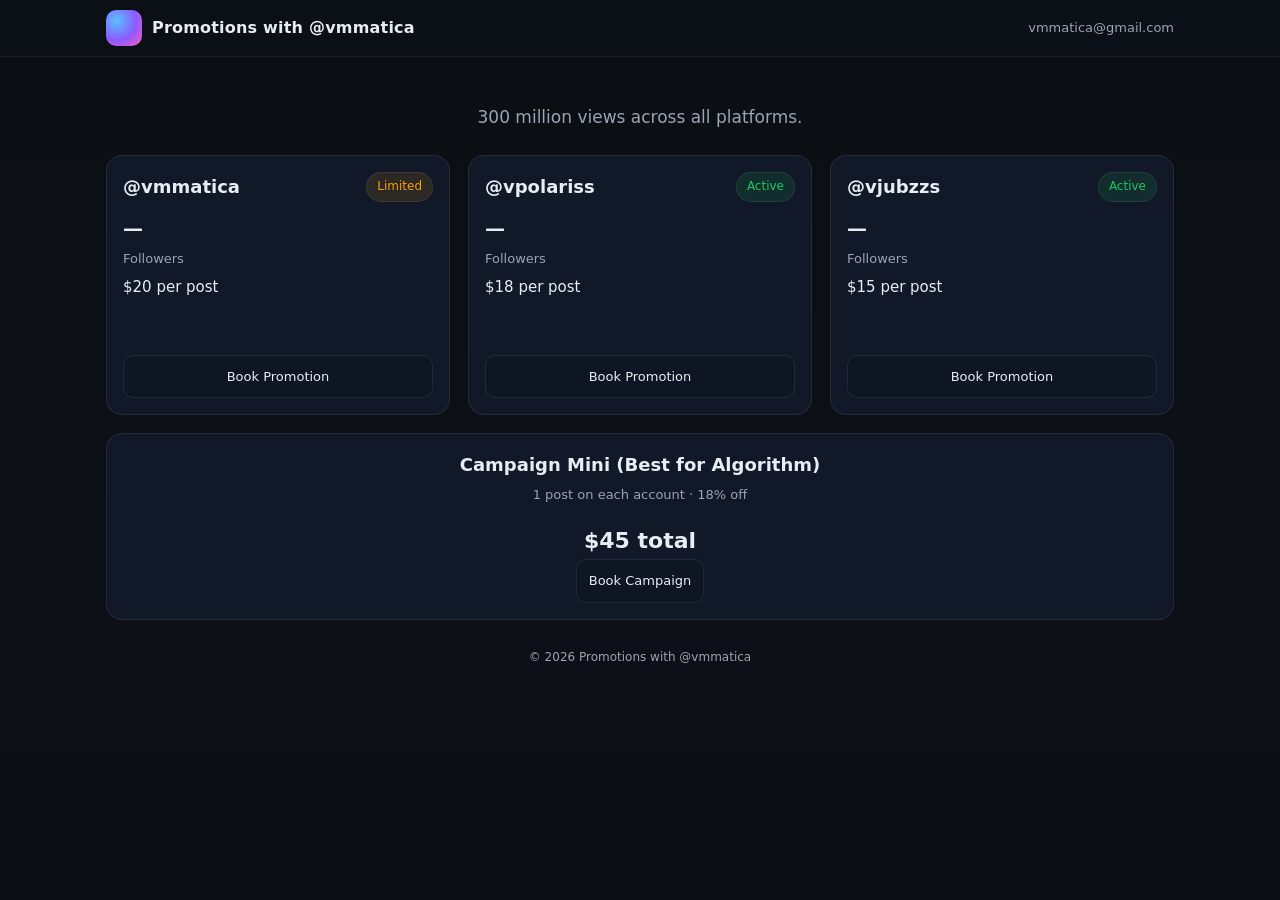
==== index.html @ 1da96512 "Update index.html" ====
<!doctype html>
<html lang="en">
<head>
  <meta charset="utf-8" />
  <meta name="viewport" content="width=device-width, initial-scale=1" />
  <title>Promotions with @vmmatica</title>
  <style>
    :root{
      --bg:#0d1117;--card:#111827;--muted:#9aa4b2;--text:#e6edf3;--accent:#59c1ff;
      --ring:rgba(89,193,255,.35);
      --good:#22c55e;--warn:#f59e0b;--limited-bg:rgba(245,158,11,.12);--active-bg:rgba(34,197,94,.12);
    }
    *{box-sizing:border-box}
    body{margin:0;background:linear-gradient(180deg,#0b0f14 0%,#0d1117 100%);
         color:var(--text);font:400 16px/1.65 ui-sans-serif,system-ui,-apple-system,Segoe UI,Roboto,Helvetica,Arial}
    a{color:inherit;text-decoration:none}
    .wrap{max-width:1100px;margin:0 auto;padding:24px 16px 80px}
    .nav{position:sticky;top:0;z-index:50;backdrop-filter:saturate(120%) blur(6px);
         background:rgba(13,17,23,.75);border-bottom:1px solid rgba(255,255,255,.06)}
    .nav-inner{display:flex;align-items:center;justify-content:space-between;
               max-width:1100px;margin:0 auto;padding:10px 16px}
    .brand{display:flex;gap:10px;align-items:center}
    .logo{width:36px;height:36px;border-radius:10px;
          background:radial-gradient(circle at 30% 30%,#59c1ff,#8b5bff 55%,#ff5bbd 100%)}
    .brand h1{font-size:16px;margin:0;letter-spacing:.2px}
    .email{font-size:13px;color:var(--muted)}
    .email:hover{color:var(--text)}
    .headline{text-align:center;margin-top:22px;font-size:17px;color:var(--muted)}
    .grid{display:grid;grid-template-columns:repeat(3,minmax(260px,1fr));
          gap:18px;margin-top:24px;align-items:stretch}
    @media (max-width:900px){.grid{grid-template-columns:repeat(2,minmax(240px,1fr))}}
    @media (max-width:560px){.grid{grid-template-columns:1fr}}
    .card{background:var(--card);border:1px solid rgba(255,255,255,.08);border-radius:16px;
          padding:16px;text-align:left;display:flex;flex-direction:column;min-height:260px}
    .row{display:flex;align-items:center;justify-content:space-between}
    .handle{font-weight:700;font-size:18px}
    .muted{color:var(--muted);font-size:13px}
    .pill{padding:4px 10px;border-radius:999px;font-size:12px;border:1px solid rgba(255,255,255,.08)}
    .active{background:var(--active-bg);color:var(--good)}
    .limited{background:var(--limited-bg);color:var(--warn)}
    .stat{margin-top:10px}
    .stat b{display:block;font-size:20px}
    .price{font-size:15px;margin-top:4px}
    .btn{display:inline-block;margin-top:auto;padding:10px 12px;border-radius:10px;
         border:1px solid rgba(255,255,255,.08);background:#0f1623;font-size:13px;text-align:center;
         transition:all .15s}
    .btn:hover{border-color:var(--accent);background:rgba(89,193,255,.05)}
    footer{margin-top:28px;color:var(--muted);font-size:12px;text-align:center}
    .campaign-card{grid-column:1/-1;text-align:center}
    .campaign-card .price{font-size:22px;font-weight:700;margin-top:10px}
  </style>
</head>
<body>
  <div class="nav">
    <div class="nav-inner">
      <div class="brand"><div class="logo" aria-hidden="true"></div><h1>Promotions with @vmmatica</h1></div>
      <a class="email" href="mailto:vmmatica@gmail.com">vmmatica@gmail.com</a>
    </div>
  </div>

  <div class="wrap">
    <div class="headline">300 million views across all platforms.</div>

    <div class="grid">
      <!-- @vmmatica -->
      <article class="card">
        <div class="row">
          <div class="handle">@vmmatica</div>
          <div class="pill limited">Limited</div>
        </div>
        <div class="stat"><b id="followers-vmmatica">—</b><span class="muted">Followers</span></div>
        <div class="price">$20 per post</div>
        <a class="btn" href="form.html?plan=vmmatica">Book Promotion</a>
      </article>

      <!-- @vpolariss -->
      <article class="card">
        <div class="row">
          <div class="handle">@vpolariss</div>
          <div class="pill active">Active</div>
        </div>
        <div class="stat"><b id="followers-vpolariss">—</b><span class="muted">Followers</span></div>
        <div class="price">$18 per post</div>
        <a class="btn" href="form.html?plan=vpolariss">Book Promotion</a>
      </article>

      <!-- @vjubzzs -->
      <article class="card">
        <div class="row">
          <div class="handle">@vjubzzs</div>
          <div class="pill active">Active</div>
        </div>
        <div class="stat"><b id="followers-vjubzzs">—</b><span class="muted">Followers</span></div>
        <div class="price">$15 per post</div>
        <a class="btn" href="form.html?plan=vjubzzs">Book Promotion</a>
      </article>

      <!-- Campaign Mini -->
      <article class="card campaign-card" style="min-height:140px;display:flex;align-items:center;justify-content:center;flex-direction:column;text-align:center">
        <div class="handle" style="margin-bottom:4px">Campaign Mini (Best for Algorithm)</div>
        <div class="muted" style="margin-bottom:8px">1 post on each account · 18% off</div>
        <div class="price">$45 total</div>
        <a class="btn" href="form.html?plan=campaign">Book Campaign</a>
      </article>
    </div>

    <footer>© <span id="year"></span> Promotions with @vmmatica</footer>
  </div>

  <script>
    document.getElementById('year').textContent = new Date().getFullYear();

    const ids=['vmmatica','vpolariss','vjubzzs'];
    function format(n){
      const x=Number(n);
      if(!isFinite(x)) return '—';
      if(x>=1e6) return (x/1e6).toFixed(1).replace(/\.0$/,'')+'M';
      if(x>=1e3) return (x/1e3).toFixed(1).replace(/\.0$/,'')+'k';
      return String(x);
    }

    // Load follower counts from Google Sheets CSV
    fetch('https://docs.google.com/spreadsheets/d/e/2PACX-1vTjBhQmisrzSUVqP1YeTfdX2Ia5fztU66ws7lmbkbWTvdQhRnQ_QZgWaNOlqUuYMS9ALHi9V8pn73pH/pub?output=csv',{cache:'no-store'})
      .then(r=>r.text())
      .then(text=>{
        const rows=text.trim().split(/\r?\n/).map(r=>r.split(','));
        const map={};
        rows.forEach(([handle,count])=>{
          map[handle.trim().toLowerCase()]=count;
        });
        ids.forEach(h=>{
          const el=document.getElementById('followers-'+h);
          if(el && map[h]) el.textContent=format(map[h]);
        });
      })
      .catch(()=>{});
  </script>
</body>
</html>
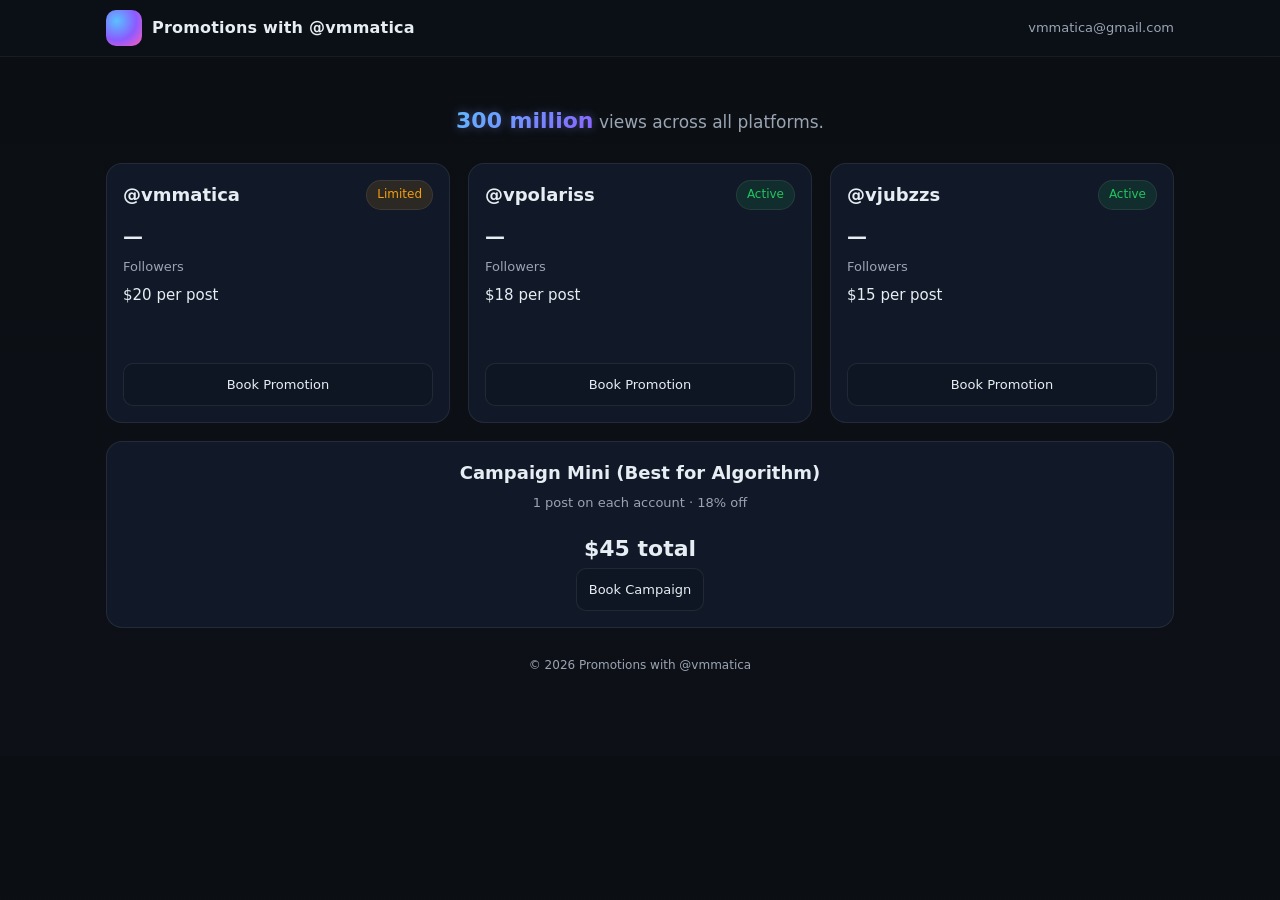
==== commit b95519e4: "Update index.html" ====
--- a/index.html
+++ b/index.html
@@ -26,6 +26,14 @@
     .email{font-size:13px;color:var(--muted)}
     .email:hover{color:var(--text)}
     .headline{text-align:center;margin-top:22px;font-size:17px;color:var(--muted)}
+    .headline strong{
+      font-size:22px;
+      background:linear-gradient(135deg,#59c1ff,#8b5bff);
+      -webkit-background-clip:text;
+      -webkit-text-fill-color:transparent;
+      text-shadow:0 0 10px rgba(137,150,255,.4);
+      font-weight:700;
+    }
     .grid{display:grid;grid-template-columns:repeat(3,minmax(260px,1fr));
           gap:18px;margin-top:24px;align-items:stretch}
     @media (max-width:900px){.grid{grid-template-columns:repeat(2,minmax(240px,1fr))}}
@@ -59,7 +67,7 @@
   </div>
 
   <div class="wrap">
-    <div class="headline">300 million views across all platforms.</div>
+    <div class="headline"><strong>300 million</strong> views across all platforms.</div>
 
     <div class="grid">
       <!-- @vmmatica -->
@@ -119,7 +127,6 @@
       return String(x);
     }
 
-    // Load follower counts from Google Sheets CSV
     fetch('https://docs.google.com/spreadsheets/d/e/2PACX-1vTjBhQmisrzSUVqP1YeTfdX2Ia5fztU66ws7lmbkbWTvdQhRnQ_QZgWaNOlqUuYMS9ALHi9V8pn73pH/pub?output=csv',{cache:'no-store'})
       .then(r=>r.text())
       .then(text=>{
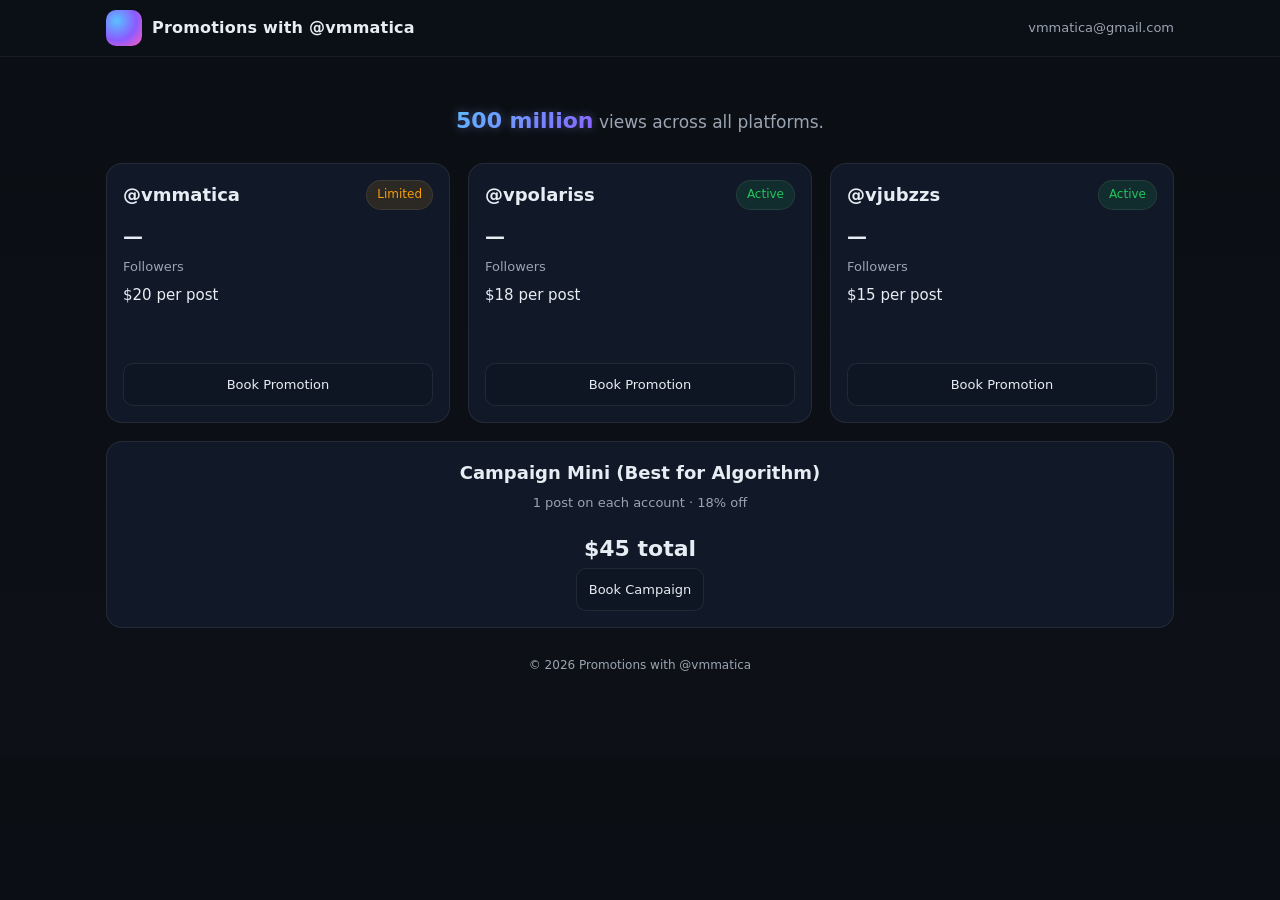
==== commit e44e1c56: "Update index.html" ====
--- a/index.html
+++ b/index.html
@@ -67,7 +67,7 @@
   </div>
 
   <div class="wrap">
-    <div class="headline"><strong>300 million</strong> views across all platforms.</div>
+    <div class="headline"><strong>500 million</strong> views across all platforms.</div>
 
     <div class="grid">
       <!-- @vmmatica -->
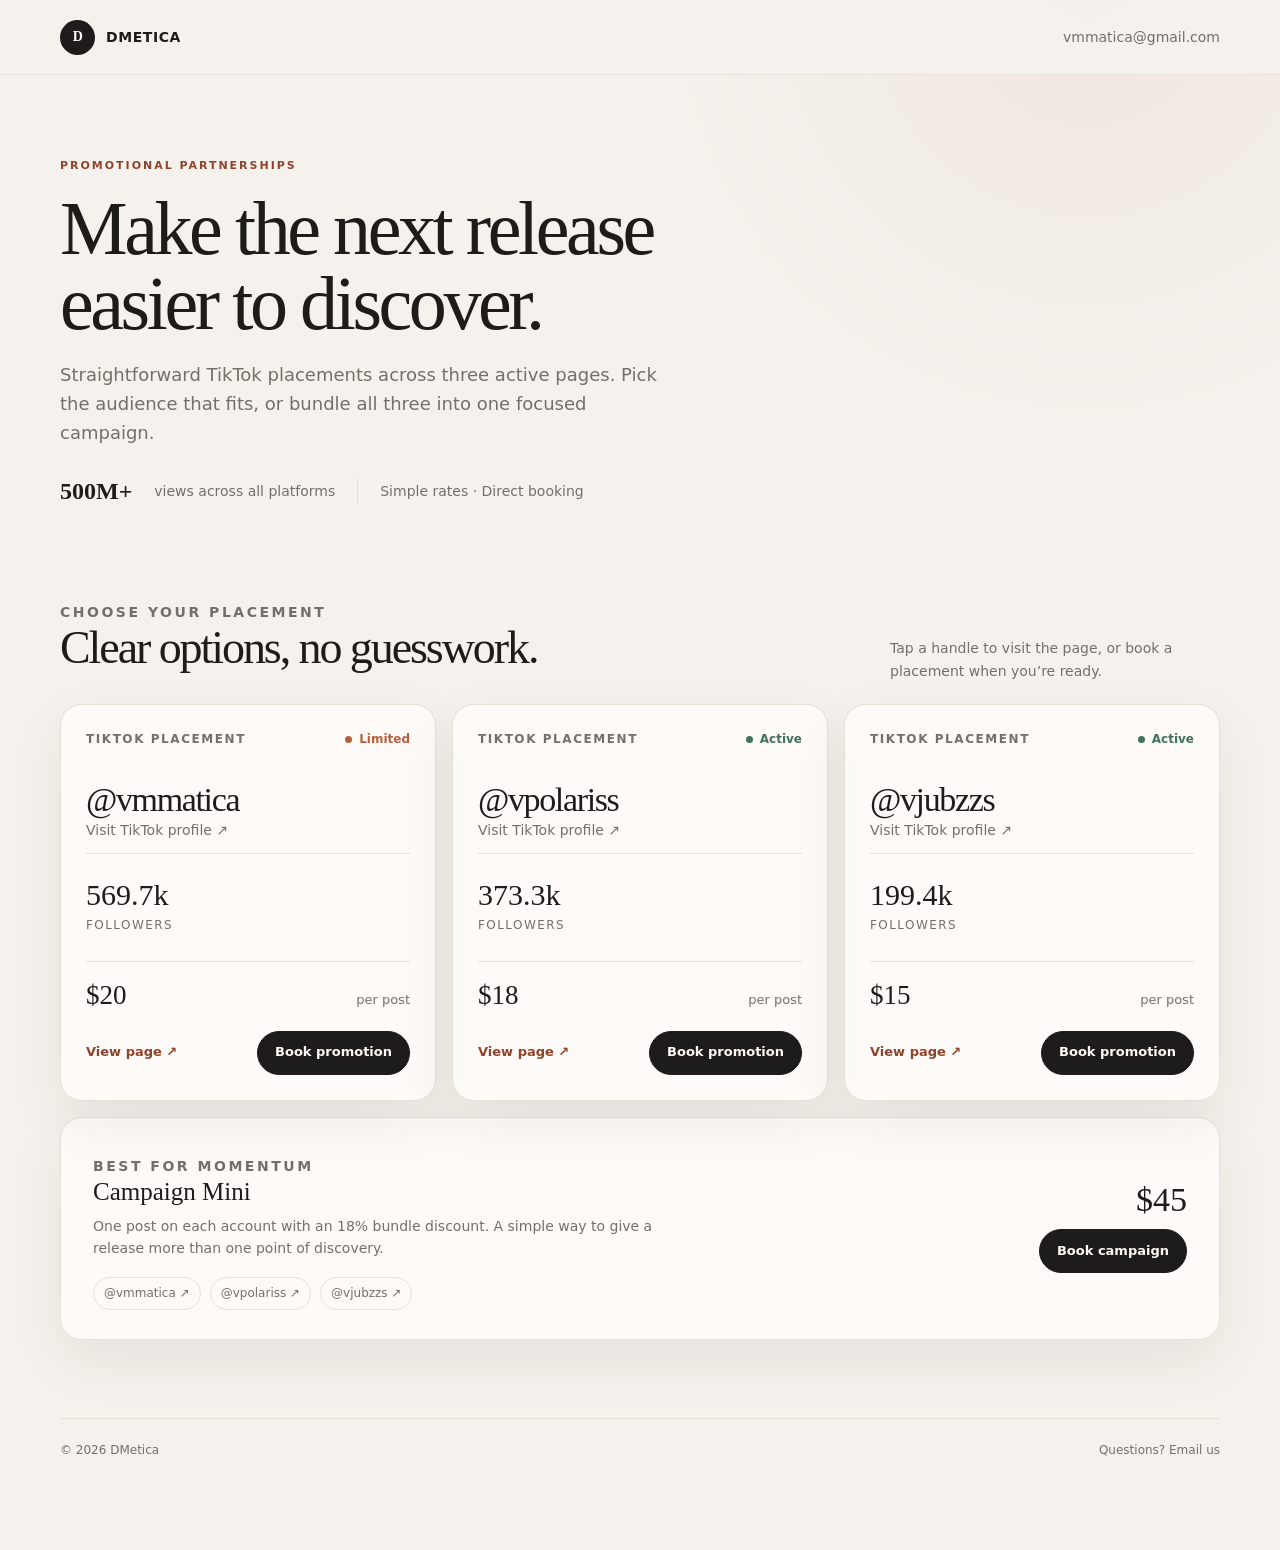
==== commit 7e69e01c: "Modernize promotion booking site" ====
--- a/index.html
+++ b/index.html
@@ -3,144 +3,112 @@
 <head>
   <meta charset="utf-8" />
   <meta name="viewport" content="width=device-width, initial-scale=1" />
-  <title>Promotions with @vmmatica</title>
-  <style>
-    :root{
-      --bg:#0d1117;--card:#111827;--muted:#9aa4b2;--text:#e6edf3;--accent:#59c1ff;
-      --ring:rgba(89,193,255,.35);
-      --good:#22c55e;--warn:#f59e0b;--limited-bg:rgba(245,158,11,.12);--active-bg:rgba(34,197,94,.12);
-    }
-    *{box-sizing:border-box}
-    body{margin:0;background:linear-gradient(180deg,#0b0f14 0%,#0d1117 100%);
-         color:var(--text);font:400 16px/1.65 ui-sans-serif,system-ui,-apple-system,Segoe UI,Roboto,Helvetica,Arial}
-    a{color:inherit;text-decoration:none}
-    .wrap{max-width:1100px;margin:0 auto;padding:24px 16px 80px}
-    .nav{position:sticky;top:0;z-index:50;backdrop-filter:saturate(120%) blur(6px);
-         background:rgba(13,17,23,.75);border-bottom:1px solid rgba(255,255,255,.06)}
-    .nav-inner{display:flex;align-items:center;justify-content:space-between;
-               max-width:1100px;margin:0 auto;padding:10px 16px}
-    .brand{display:flex;gap:10px;align-items:center}
-    .logo{width:36px;height:36px;border-radius:10px;
-          background:radial-gradient(circle at 30% 30%,#59c1ff,#8b5bff 55%,#ff5bbd 100%)}
-    .brand h1{font-size:16px;margin:0;letter-spacing:.2px}
-    .email{font-size:13px;color:var(--muted)}
-    .email:hover{color:var(--text)}
-    .headline{text-align:center;margin-top:22px;font-size:17px;color:var(--muted)}
-    .headline strong{
-      font-size:22px;
-      background:linear-gradient(135deg,#59c1ff,#8b5bff);
-      -webkit-background-clip:text;
-      -webkit-text-fill-color:transparent;
-      text-shadow:0 0 10px rgba(137,150,255,.4);
-      font-weight:700;
-    }
-    .grid{display:grid;grid-template-columns:repeat(3,minmax(260px,1fr));
-          gap:18px;margin-top:24px;align-items:stretch}
-    @media (max-width:900px){.grid{grid-template-columns:repeat(2,minmax(240px,1fr))}}
-    @media (max-width:560px){.grid{grid-template-columns:1fr}}
-    .card{background:var(--card);border:1px solid rgba(255,255,255,.08);border-radius:16px;
-          padding:16px;text-align:left;display:flex;flex-direction:column;min-height:260px}
-    .row{display:flex;align-items:center;justify-content:space-between}
-    .handle{font-weight:700;font-size:18px}
-    .muted{color:var(--muted);font-size:13px}
-    .pill{padding:4px 10px;border-radius:999px;font-size:12px;border:1px solid rgba(255,255,255,.08)}
-    .active{background:var(--active-bg);color:var(--good)}
-    .limited{background:var(--limited-bg);color:var(--warn)}
-    .stat{margin-top:10px}
-    .stat b{display:block;font-size:20px}
-    .price{font-size:15px;margin-top:4px}
-    .btn{display:inline-block;margin-top:auto;padding:10px 12px;border-radius:10px;
-         border:1px solid rgba(255,255,255,.08);background:#0f1623;font-size:13px;text-align:center;
-         transition:all .15s}
-    .btn:hover{border-color:var(--accent);background:rgba(89,193,255,.05)}
-    footer{margin-top:28px;color:var(--muted);font-size:12px;text-align:center}
-    .campaign-card{grid-column:1/-1;text-align:center}
-    .campaign-card .price{font-size:22px;font-weight:700;margin-top:10px}
-  </style>
+  <meta name="description" content="Simple, transparent TikTok promotion packages from DMetica." />
+  <title>DMetica — TikTok promotions</title>
+  <link rel="stylesheet" href="styles.css" />
 </head>
 <body>
-  <div class="nav">
+  <header class="site-header">
     <div class="nav-inner">
-      <div class="brand"><div class="logo" aria-hidden="true"></div><h1>Promotions with @vmmatica</h1></div>
-      <a class="email" href="mailto:vmmatica@gmail.com">vmmatica@gmail.com</a>
+      <a class="brand" href="index.html" aria-label="DMetica home">
+        <span class="brand-mark" aria-hidden="true">D</span>
+        <span class="brand-name">DMetica</span>
+      </a>
+      <a class="header-link" href="mailto:vmmatica@gmail.com">vmmatica@gmail.com</a>
     </div>
-  </div>
+  </header>
 
-  <div class="wrap">
-    <div class="headline"><strong>500 million</strong> views across all platforms.</div>
+  <main class="site-shell">
+    <section class="hero" aria-labelledby="hero-title">
+      <p class="eyebrow">Promotional partnerships</p>
+      <h1 id="hero-title">Make the next release easier to discover.</h1>
+      <p class="hero-copy">Straightforward TikTok placements across three active pages. Pick the audience that fits, or bundle all three into one focused campaign.</p>
+      <div class="hero-meta" aria-label="Audience reach">
+        <strong>500M+</strong>
+        <span>views across all platforms</span>
+        <span class="meta-divider" aria-hidden="true"></span>
+        <span>Simple rates · Direct booking</span>
+      </div>
+    </section>
 
-    <div class="grid">
-      <!-- @vmmatica -->
-      <article class="card">
-        <div class="row">
-          <div class="handle">@vmmatica</div>
-          <div class="pill limited">Limited</div>
+    <section aria-labelledby="packages-title">
+      <div class="section-heading">
+        <div>
+          <p class="eyebrow">Choose your placement</p>
+          <h2 id="packages-title">Clear options, no guesswork.</h2>
         </div>
-        <div class="stat"><b id="followers-vmmatica">—</b><span class="muted">Followers</span></div>
-        <div class="price">$20 per post</div>
-        <a class="btn" href="form.html?plan=vmmatica">Book Promotion</a>
+        <p>Tap a handle to visit the page, or book a placement when you’re ready.</p>
+      </div>
+
+      <div class="card-grid">
+        <article class="profile-card">
+          <div class="profile-top"><span class="profile-label">TikTok placement</span><span class="status limited">Limited</span></div>
+          <a class="profile-link" href="https://www.tiktok.com/@vmmatica" target="_blank" rel="noopener noreferrer">
+            <span class="handle">@vmmatica</span>
+            <p class="profile-note">Visit TikTok profile ↗</p>
+          </a>
+          <div class="follower-block"><span class="follower-number" id="followers-vmmatica">—</span><span class="follower-label">Followers</span></div>
+          <div class="price-row"><span class="price">$20</span><span class="per-post">per post</span></div>
+          <div class="card-actions"><a class="text-link" href="https://www.tiktok.com/@vmmatica" target="_blank" rel="noopener noreferrer">View page ↗</a><a class="button" href="form.html?plan=vmmatica">Book promotion</a></div>
+        </article>
+
+        <article class="profile-card">
+          <div class="profile-top"><span class="profile-label">TikTok placement</span><span class="status">Active</span></div>
+          <a class="profile-link" href="https://www.tiktok.com/@vpolariss" target="_blank" rel="noopener noreferrer">
+            <span class="handle">@vpolariss</span>
+            <p class="profile-note">Visit TikTok profile ↗</p>
+          </a>
+          <div class="follower-block"><span class="follower-number" id="followers-vpolariss">—</span><span class="follower-label">Followers</span></div>
+          <div class="price-row"><span class="price">$18</span><span class="per-post">per post</span></div>
+          <div class="card-actions"><a class="text-link" href="https://www.tiktok.com/@vpolariss" target="_blank" rel="noopener noreferrer">View page ↗</a><a class="button" href="form.html?plan=vpolariss">Book promotion</a></div>
+        </article>
+
+        <article class="profile-card">
+          <div class="profile-top"><span class="profile-label">TikTok placement</span><span class="status">Active</span></div>
+          <a class="profile-link" href="https://www.tiktok.com/@vjubzzs" target="_blank" rel="noopener noreferrer">
+            <span class="handle">@vjubzzs</span>
+            <p class="profile-note">Visit TikTok profile ↗</p>
+          </a>
+          <div class="follower-block"><span class="follower-number" id="followers-vjubzzs">—</span><span class="follower-label">Followers</span></div>
+          <div class="price-row"><span class="price">$15</span><span class="per-post">per post</span></div>
+          <div class="card-actions"><a class="text-link" href="https://www.tiktok.com/@vjubzzs" target="_blank" rel="noopener noreferrer">View page ↗</a><a class="button" href="form.html?plan=vjubzzs">Book promotion</a></div>
+        </article>
+      </div>
+
+      <article class="campaign-card">
+        <div class="campaign-copy">
+          <p class="eyebrow">Best for momentum</p>
+          <h3>Campaign Mini</h3>
+          <p>One post on each account with an 18% bundle discount. A simple way to give a release more than one point of discovery.</p>
+          <div class="account-links" aria-label="Campaign accounts">
+            <a href="https://www.tiktok.com/@vmmatica" target="_blank" rel="noopener noreferrer">@vmmatica ↗</a>
+            <a href="https://www.tiktok.com/@vpolariss" target="_blank" rel="noopener noreferrer">@vpolariss ↗</a>
+            <a href="https://www.tiktok.com/@vjubzzs" target="_blank" rel="noopener noreferrer">@vjubzzs ↗</a>
+          </div>
+        </div>
+        <div class="campaign-actions"><span class="campaign-price">$45</span><a class="button" href="form.html?plan=campaign">Book campaign</a></div>
       </article>
+    </section>
 
-      <!-- @vpolariss -->
-      <article class="card">
-        <div class="row">
-          <div class="handle">@vpolariss</div>
-          <div class="pill active">Active</div>
-        </div>
-        <div class="stat"><b id="followers-vpolariss">—</b><span class="muted">Followers</span></div>
-        <div class="price">$18 per post</div>
-        <a class="btn" href="form.html?plan=vpolariss">Book Promotion</a>
-      </article>
-
-      <!-- @vjubzzs -->
-      <article class="card">
-        <div class="row">
-          <div class="handle">@vjubzzs</div>
-          <div class="pill active">Active</div>
-        </div>
-        <div class="stat"><b id="followers-vjubzzs">—</b><span class="muted">Followers</span></div>
-        <div class="price">$15 per post</div>
-        <a class="btn" href="form.html?plan=vjubzzs">Book Promotion</a>
-      </article>
-
-      <!-- Campaign Mini -->
-      <article class="card campaign-card" style="min-height:140px;display:flex;align-items:center;justify-content:center;flex-direction:column;text-align:center">
-        <div class="handle" style="margin-bottom:4px">Campaign Mini (Best for Algorithm)</div>
-        <div class="muted" style="margin-bottom:8px">1 post on each account · 18% off</div>
-        <div class="price">$45 total</div>
-        <a class="btn" href="form.html?plan=campaign">Book Campaign</a>
-      </article>
-    </div>
-
-    <footer>© <span id="year"></span> Promotions with @vmmatica</footer>
-  </div>
+    <footer class="site-footer"><span>© <span id="year"></span> DMetica</span><a href="mailto:vmmatica@gmail.com">Questions? Email us</a></footer>
+  </main>
 
   <script>
     document.getElementById('year').textContent = new Date().getFullYear();
-
-    const ids=['vmmatica','vpolariss','vjubzzs'];
-    function format(n){
-      const x=Number(n);
-      if(!isFinite(x)) return '—';
-      if(x>=1e6) return (x/1e6).toFixed(1).replace(/\.0$/,'')+'M';
-      if(x>=1e3) return (x/1e3).toFixed(1).replace(/\.0$/,'')+'k';
-      return String(x);
-    }
-
-    fetch('https://docs.google.com/spreadsheets/d/e/2PACX-1vTjBhQmisrzSUVqP1YeTfdX2Ia5fztU66ws7lmbkbWTvdQhRnQ_QZgWaNOlqUuYMS9ALHi9V8pn73pH/pub?output=csv',{cache:'no-store'})
-      .then(r=>r.text())
-      .then(text=>{
-        const rows=text.trim().split(/\r?\n/).map(r=>r.split(','));
-        const map={};
-        rows.forEach(([handle,count])=>{
-          map[handle.trim().toLowerCase()]=count;
-        });
-        ids.forEach(h=>{
-          const el=document.getElementById('followers-'+h);
-          if(el && map[h]) el.textContent=format(map[h]);
-        });
-      })
-      .catch(()=>{});
+    const formatFollowers = value => {
+      const number = Number(value);
+      if (!Number.isFinite(number)) return '—';
+      if (number >= 1e6) return (number / 1e6).toFixed(1).replace(/\.0$/, '') + 'M';
+      if (number >= 1e3) return (number / 1e3).toFixed(1).replace(/\.0$/, '') + 'k';
+      return String(number);
+    };
+    fetch('followers.json?cache=' + Date.now(), { cache: 'no-store' })
+      .then(response => response.json())
+      .then(followers => Object.entries(followers).forEach(([handle, count]) => {
+        const element = document.getElementById('followers-' + handle);
+        if (element) element.textContent = formatFollowers(count);
+      }))
+      .catch(() => {});
   </script>
 </body>
 </html>
--- a/styles.css
+++ b/styles.css
@@ -0,0 +1,233 @@
+:root {
+  --paper: #f5f2ed;
+  --surface: #fffdfa;
+  --ink: #1d1c1a;
+  --muted: #746f68;
+  --line: #e6e0d7;
+  --accent: #b85f3e;
+  --accent-dark: #8f432b;
+  --accent-soft: #f2dfd5;
+  --success: #3f7358;
+  --shadow: 0 20px 55px rgba(47, 35, 25, .08);
+}
+
+* { box-sizing: border-box; }
+
+html { scroll-behavior: smooth; }
+
+body {
+  margin: 0;
+  color: var(--ink);
+  background:
+    radial-gradient(circle at 85% 0%, rgba(184, 95, 62, .08), transparent 28rem),
+    var(--paper);
+  font: 400 16px/1.6 Inter, ui-sans-serif, system-ui, -apple-system, BlinkMacSystemFont, "Segoe UI", sans-serif;
+}
+
+a { color: inherit; text-decoration: none; }
+
+button, input, select, textarea { font: inherit; }
+
+.site-header {
+  position: sticky;
+  top: 0;
+  z-index: 10;
+  border-bottom: 1px solid rgba(230, 224, 215, .9);
+  background: rgba(245, 242, 237, .88);
+  backdrop-filter: blur(16px);
+}
+
+.nav-inner {
+  width: min(1160px, calc(100% - 40px));
+  min-height: 74px;
+  margin: 0 auto;
+  display: flex;
+  align-items: center;
+  justify-content: space-between;
+  gap: 24px;
+}
+
+.brand { display: inline-flex; align-items: center; gap: 11px; }
+
+.brand-mark {
+  width: 35px;
+  height: 35px;
+  display: grid;
+  place-items: center;
+  border-radius: 50%;
+  color: #fffaf5;
+  background: var(--ink);
+  font: 700 14px/1 Georgia, serif;
+  letter-spacing: -.04em;
+}
+
+.brand-name { font-size: 14px; font-weight: 750; letter-spacing: .04em; text-transform: uppercase; }
+.header-link { color: var(--muted); font-size: 14px; transition: color .2s ease; }
+.header-link:hover { color: var(--accent-dark); }
+
+.site-shell { width: min(1160px, calc(100% - 40px)); margin: 0 auto; padding: 82px 0 90px; }
+
+.eyebrow {
+  margin: 0 0 16px;
+  color: var(--accent-dark);
+  font-size: 11px;
+  font-weight: 800;
+  letter-spacing: .18em;
+  text-transform: uppercase;
+}
+
+.hero { max-width: 760px; }
+
+h1, h2, h3, p { margin-top: 0; }
+
+h1, h2 { font-family: Georgia, "Times New Roman", serif; font-weight: 400; letter-spacing: -.045em; }
+h1 { max-width: 720px; margin-bottom: 20px; font-size: clamp(42px, 6vw, 76px); line-height: .99; }
+h2 { margin-bottom: 10px; font-size: clamp(30px, 4vw, 46px); line-height: 1.05; }
+h3 { margin-bottom: 0; font-size: 18px; }
+
+.hero-copy { max-width: 600px; margin-bottom: 30px; color: var(--muted); font-size: 18px; }
+
+.hero-meta { display: flex; flex-wrap: wrap; align-items: center; gap: 12px 22px; color: var(--muted); font-size: 14px; }
+.hero-meta strong { color: var(--ink); font: 700 24px/1 Georgia, serif; }
+.meta-divider { width: 1px; height: 28px; background: var(--line); }
+
+.section-heading { display: flex; justify-content: space-between; align-items: end; gap: 24px; margin: 96px 0 22px; }
+.section-heading p { max-width: 330px; margin: 0; color: var(--muted); font-size: 14px; }
+
+.card-grid { display: grid; grid-template-columns: repeat(3, minmax(0, 1fr)); gap: 16px; }
+
+.profile-card, .campaign-card, .checkout-card, .receipt-card {
+  border: 1px solid var(--line);
+  border-radius: 22px;
+  background: rgba(255, 253, 250, .82);
+  box-shadow: var(--shadow);
+}
+
+.profile-card {
+  min-height: 350px;
+  padding: 25px;
+  display: flex;
+  flex-direction: column;
+  transition: border-color .2s ease, box-shadow .2s ease, transform .2s ease;
+}
+
+.profile-card:hover { border-color: #d9b4a5; box-shadow: 0 22px 60px rgba(47, 35, 25, .13); transform: translateY(-3px); }
+
+.profile-top { display: flex; justify-content: space-between; align-items: center; gap: 12px; }
+.profile-label { color: var(--muted); font-size: 12px; font-weight: 750; letter-spacing: .13em; text-transform: uppercase; }
+.status { display: inline-flex; align-items: center; gap: 7px; color: var(--success); font-size: 12px; font-weight: 700; }
+.status::before { width: 7px; height: 7px; border-radius: 50%; background: currentColor; content: ""; }
+.status.limited { color: var(--accent); }
+
+.profile-link { display: block; margin: 34px 0 12px; }
+.handle { font: 400 clamp(26px, 3vw, 34px)/1 Georgia, serif; letter-spacing: -.04em; }
+.profile-link:hover .handle { color: var(--accent-dark); }
+.profile-note { margin: 0; color: var(--muted); font-size: 14px; }
+
+.follower-block { margin-top: auto; padding: 24px 0; border-top: 1px solid var(--line); border-bottom: 1px solid var(--line); }
+.follower-number { display: block; font: 400 30px/1.1 Georgia, serif; }
+.follower-label { color: var(--muted); font-size: 12px; text-transform: uppercase; letter-spacing: .12em; }
+
+.price-row { display: flex; align-items: baseline; justify-content: space-between; gap: 12px; padding-top: 20px; }
+.price { font: 400 27px/1 Georgia, serif; }
+.per-post { color: var(--muted); font-size: 13px; }
+
+.card-actions { display: flex; align-items: center; justify-content: space-between; gap: 14px; margin-top: 20px; }
+.text-link { color: var(--accent-dark); font-size: 13px; font-weight: 750; }
+.text-link:hover { text-decoration: underline; text-underline-offset: 4px; }
+
+.button {
+  display: inline-flex;
+  justify-content: center;
+  align-items: center;
+  min-height: 44px;
+  padding: 0 17px;
+  border: 1px solid var(--ink);
+  border-radius: 999px;
+  color: #fffaf5;
+  background: var(--ink);
+  font-size: 13px;
+  font-weight: 750;
+  transition: background .2s ease, border-color .2s ease, transform .2s ease;
+}
+
+.button:hover { border-color: var(--accent-dark); background: var(--accent-dark); transform: translateY(-1px); }
+.button.secondary { color: var(--ink); background: transparent; border-color: var(--line); }
+.button.secondary:hover { border-color: var(--accent); background: var(--accent-soft); }
+
+.campaign-card { margin-top: 16px; padding: 29px 32px; display: flex; align-items: center; justify-content: space-between; gap: 24px; }
+.campaign-copy { max-width: 590px; }
+.campaign-copy h3 { font: 400 25px/1.2 Georgia, serif; }
+.campaign-copy p { margin: 8px 0 0; color: var(--muted); font-size: 14px; }
+.campaign-price { display: block; margin-bottom: 12px; font: 400 34px/1 Georgia, serif; text-align: right; }
+.campaign-actions { flex: 0 0 auto; text-align: right; }
+.account-links { display: flex; flex-wrap: wrap; gap: 9px; margin-top: 17px; }
+.account-links a { padding: 6px 10px; border: 1px solid var(--line); border-radius: 999px; color: var(--muted); font-size: 12px; }
+.account-links a:hover { color: var(--accent-dark); border-color: #d9b4a5; }
+
+.site-footer { margin-top: 78px; padding-top: 22px; border-top: 1px solid var(--line); display: flex; justify-content: space-between; gap: 20px; color: var(--muted); font-size: 12px; }
+
+.checkout-shell { width: min(980px, calc(100% - 40px)); margin: 0 auto; padding: 58px 0 88px; }
+.back-link { display: inline-flex; margin-bottom: 34px; color: var(--muted); font-size: 13px; }
+.back-link:hover { color: var(--accent-dark); }
+.checkout-layout { display: grid; grid-template-columns: .8fr 1.2fr; gap: 18px; align-items: start; }
+.checkout-intro { padding: 26px 4px 0; }
+.checkout-intro h1 { font-size: clamp(40px, 6vw, 61px); }
+.checkout-intro p { color: var(--muted); }
+.trust-list { margin: 34px 0 0; padding: 0; list-style: none; color: var(--muted); font-size: 13px; }
+.trust-list li { display: flex; gap: 10px; margin: 13px 0; }
+.trust-list li::before { color: var(--success); content: "✓"; font-weight: 800; }
+
+.checkout-card, .receipt-card { padding: 27px; }
+.checkout-card h2 { font-size: 30px; }
+.form-intro { margin-bottom: 23px; color: var(--muted); font-size: 14px; }
+form { display: grid; gap: 16px; }
+.field-row { display: grid; grid-template-columns: 1fr 1fr; gap: 14px; }
+label { display: block; margin-bottom: 7px; color: var(--ink); font-size: 13px; font-weight: 700; }
+input, select, textarea { width: 100%; padding: 12px 13px; border: 1px solid var(--line); border-radius: 12px; outline: none; color: var(--ink); background: #fff; font-size: 14px; }
+input:focus, select:focus, textarea:focus { border-color: var(--accent); box-shadow: 0 0 0 3px rgba(184, 95, 62, .12); }
+textarea { min-height: 138px; resize: vertical; }
+.checkout-summary { display: flex; align-items: center; justify-content: space-between; gap: 16px; padding: 15px 0; border-top: 1px solid var(--line); border-bottom: 1px solid var(--line); }
+.summary-label { color: var(--muted); font-size: 12px; }
+.summary-value { font: 400 27px/1 Georgia, serif; }
+.summary-status { color: var(--success); font-size: 12px; font-weight: 750; }
+.summary-status.limited { color: var(--accent); }
+.form-actions { display: flex; flex-wrap: wrap; gap: 10px; align-items: center; }
+.payment-note { margin: 0; color: var(--muted); font-size: 12px; }
+.cancel-note { margin: 0; color: var(--muted); font-size: 12px; }
+.cancel-note a { color: var(--accent-dark); text-decoration: underline; text-underline-offset: 3px; }
+
+.receipt-card { max-width: 760px; margin: 0 auto; }
+.receipt-header { padding: 18px 0 27px; text-align: center; }
+.receipt-mark { width: 52px; height: 52px; margin: 0 auto 17px; display: grid; place-items: center; border-radius: 50%; color: #fffaf5; background: var(--success); font-size: 25px; }
+.receipt-header h1 { margin-bottom: 11px; font-size: clamp(40px, 6vw, 58px); }
+.receipt-header p { margin: 0; color: var(--muted); }
+.receipt-grid { display: grid; grid-template-columns: 1fr 1fr; gap: 10px; }
+.receipt-field { padding: 14px; border: 1px solid var(--line); border-radius: 12px; background: #fff; }
+.receipt-field.full { grid-column: 1 / -1; }
+.receipt-label { margin-bottom: 3px; color: var(--muted); font-size: 11px; font-weight: 750; letter-spacing: .1em; text-transform: uppercase; }
+.receipt-value { overflow-wrap: anywhere; font-size: 14px; font-weight: 650; }
+.receipt-actions { display: flex; justify-content: center; flex-wrap: wrap; gap: 10px; margin-top: 25px; }
+.support { margin: 26px 0 0; color: var(--muted); font-size: 13px; text-align: center; }
+.support a { color: var(--accent-dark); text-decoration: underline; text-underline-offset: 3px; }
+
+@media (max-width: 820px) {
+  .site-shell { padding-top: 62px; }
+  .card-grid, .checkout-layout { grid-template-columns: 1fr; }
+  .checkout-intro { padding-top: 0; }
+  .campaign-card { align-items: flex-start; flex-direction: column; }
+  .campaign-actions { width: 100%; text-align: left; }
+  .campaign-price { text-align: left; }
+}
+
+@media (max-width: 560px) {
+  .nav-inner, .site-shell, .checkout-shell { width: min(100% - 28px, 1160px); }
+  .nav-inner { min-height: 64px; }
+  .header-link { max-width: 150px; overflow: hidden; text-overflow: ellipsis; white-space: nowrap; }
+  .section-heading { align-items: flex-start; flex-direction: column; margin-top: 68px; }
+  .profile-card { min-height: 320px; padding: 21px; }
+  .campaign-card, .checkout-card, .receipt-card { padding: 21px; }
+  .field-row, .receipt-grid { grid-template-columns: 1fr; }
+  .receipt-field.full { grid-column: auto; }
+  .site-footer { align-items: flex-start; flex-direction: column; }
+}
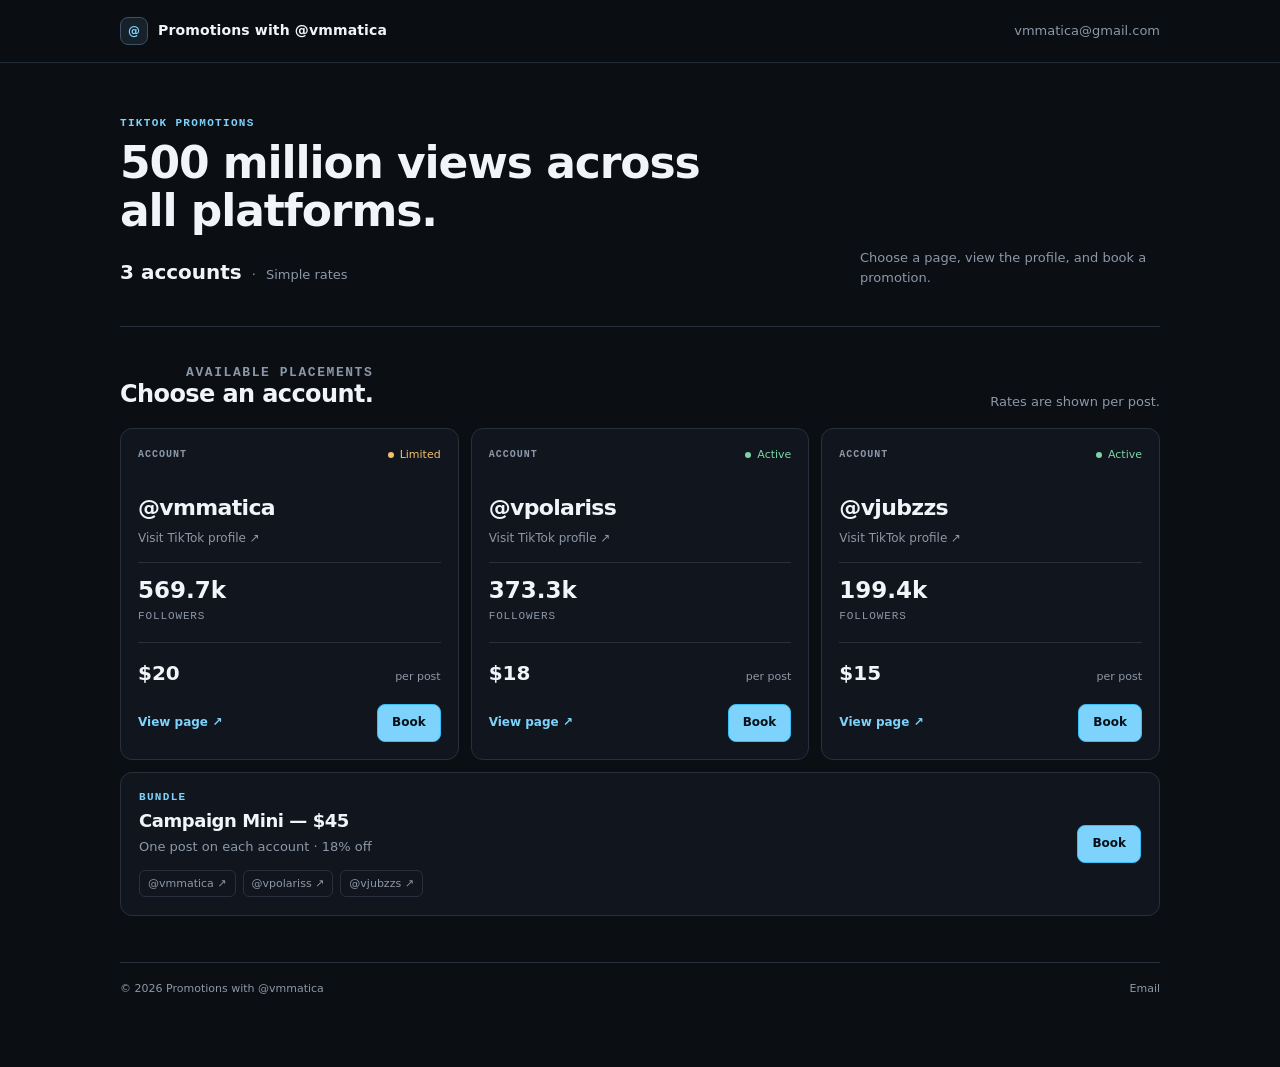
==== commit ba5724f0: "Simplify site with dark creator-focused theme" ====
--- a/index.html
+++ b/index.html
@@ -3,16 +3,16 @@
 <head>
   <meta charset="utf-8" />
   <meta name="viewport" content="width=device-width, initial-scale=1" />
-  <meta name="description" content="Simple, transparent TikTok promotion packages from DMetica." />
-  <title>DMetica — TikTok promotions</title>
+  <meta name="description" content="Promotions with @vmmatica." />
+  <title>Promotions with @vmmatica</title>
   <link rel="stylesheet" href="styles.css" />
 </head>
 <body>
   <header class="site-header">
     <div class="nav-inner">
-      <a class="brand" href="index.html" aria-label="DMetica home">
-        <span class="brand-mark" aria-hidden="true">D</span>
-        <span class="brand-name">DMetica</span>
+      <a class="brand" href="index.html" aria-label="Promotions with @vmmatica home">
+        <span class="brand-mark" aria-hidden="true">@</span>
+        <span class="brand-name">Promotions with @vmmatica</span>
       </a>
       <a class="header-link" href="mailto:vmmatica@gmail.com">vmmatica@gmail.com</a>
     </div>
@@ -20,77 +20,62 @@
 
   <main class="site-shell">
     <section class="hero" aria-labelledby="hero-title">
-      <p class="eyebrow">Promotional partnerships</p>
-      <h1 id="hero-title">Make the next release easier to discover.</h1>
-      <p class="hero-copy">Straightforward TikTok placements across three active pages. Pick the audience that fits, or bundle all three into one focused campaign.</p>
-      <div class="hero-meta" aria-label="Audience reach">
-        <strong>500M+</strong>
-        <span>views across all platforms</span>
-        <span class="meta-divider" aria-hidden="true"></span>
-        <span>Simple rates · Direct booking</span>
+      <div>
+        <p class="eyebrow">TikTok promotions</p>
+        <h1 id="hero-title">500 million views across all platforms.</h1>
+        <div class="hero-meta"><strong>3 accounts</strong><span>·</span><span>Simple rates</span></div>
       </div>
+      <p class="hero-copy">Choose a page, view the profile, and book a promotion.</p>
     </section>
 
     <section aria-labelledby="packages-title">
       <div class="section-heading">
-        <div>
-          <p class="eyebrow">Choose your placement</p>
-          <h2 id="packages-title">Clear options, no guesswork.</h2>
-        </div>
-        <p>Tap a handle to visit the page, or book a placement when you’re ready.</p>
+        <div><p class="eyebrow">Available placements</p><h2 id="packages-title">Choose an account.</h2></div>
+        <p>Rates are shown per post.</p>
       </div>
 
       <div class="card-grid">
         <article class="profile-card">
-          <div class="profile-top"><span class="profile-label">TikTok placement</span><span class="status limited">Limited</span></div>
-          <a class="profile-link" href="https://www.tiktok.com/@vmmatica" target="_blank" rel="noopener noreferrer">
-            <span class="handle">@vmmatica</span>
-            <p class="profile-note">Visit TikTok profile ↗</p>
-          </a>
+          <div class="profile-top"><span class="profile-label">Account</span><span class="status limited">Limited</span></div>
+          <a class="profile-link" href="https://www.tiktok.com/@vmmatica" target="_blank" rel="noopener noreferrer"><span class="handle">@vmmatica</span><p class="profile-note">Visit TikTok profile ↗</p></a>
           <div class="follower-block"><span class="follower-number" id="followers-vmmatica">—</span><span class="follower-label">Followers</span></div>
           <div class="price-row"><span class="price">$20</span><span class="per-post">per post</span></div>
-          <div class="card-actions"><a class="text-link" href="https://www.tiktok.com/@vmmatica" target="_blank" rel="noopener noreferrer">View page ↗</a><a class="button" href="form.html?plan=vmmatica">Book promotion</a></div>
+          <div class="card-actions"><a class="text-link" href="https://www.tiktok.com/@vmmatica" target="_blank" rel="noopener noreferrer">View page ↗</a><a class="button" href="form.html?plan=vmmatica">Book</a></div>
         </article>
 
         <article class="profile-card">
-          <div class="profile-top"><span class="profile-label">TikTok placement</span><span class="status">Active</span></div>
-          <a class="profile-link" href="https://www.tiktok.com/@vpolariss" target="_blank" rel="noopener noreferrer">
-            <span class="handle">@vpolariss</span>
-            <p class="profile-note">Visit TikTok profile ↗</p>
-          </a>
+          <div class="profile-top"><span class="profile-label">Account</span><span class="status">Active</span></div>
+          <a class="profile-link" href="https://www.tiktok.com/@vpolariss" target="_blank" rel="noopener noreferrer"><span class="handle">@vpolariss</span><p class="profile-note">Visit TikTok profile ↗</p></a>
           <div class="follower-block"><span class="follower-number" id="followers-vpolariss">—</span><span class="follower-label">Followers</span></div>
           <div class="price-row"><span class="price">$18</span><span class="per-post">per post</span></div>
-          <div class="card-actions"><a class="text-link" href="https://www.tiktok.com/@vpolariss" target="_blank" rel="noopener noreferrer">View page ↗</a><a class="button" href="form.html?plan=vpolariss">Book promotion</a></div>
+          <div class="card-actions"><a class="text-link" href="https://www.tiktok.com/@vpolariss" target="_blank" rel="noopener noreferrer">View page ↗</a><a class="button" href="form.html?plan=vpolariss">Book</a></div>
         </article>
 
         <article class="profile-card">
-          <div class="profile-top"><span class="profile-label">TikTok placement</span><span class="status">Active</span></div>
-          <a class="profile-link" href="https://www.tiktok.com/@vjubzzs" target="_blank" rel="noopener noreferrer">
-            <span class="handle">@vjubzzs</span>
-            <p class="profile-note">Visit TikTok profile ↗</p>
-          </a>
+          <div class="profile-top"><span class="profile-label">Account</span><span class="status">Active</span></div>
+          <a class="profile-link" href="https://www.tiktok.com/@vjubzzs" target="_blank" rel="noopener noreferrer"><span class="handle">@vjubzzs</span><p class="profile-note">Visit TikTok profile ↗</p></a>
           <div class="follower-block"><span class="follower-number" id="followers-vjubzzs">—</span><span class="follower-label">Followers</span></div>
           <div class="price-row"><span class="price">$15</span><span class="per-post">per post</span></div>
-          <div class="card-actions"><a class="text-link" href="https://www.tiktok.com/@vjubzzs" target="_blank" rel="noopener noreferrer">View page ↗</a><a class="button" href="form.html?plan=vjubzzs">Book promotion</a></div>
+          <div class="card-actions"><a class="text-link" href="https://www.tiktok.com/@vjubzzs" target="_blank" rel="noopener noreferrer">View page ↗</a><a class="button" href="form.html?plan=vjubzzs">Book</a></div>
         </article>
       </div>
 
       <article class="campaign-card">
         <div class="campaign-copy">
-          <p class="eyebrow">Best for momentum</p>
-          <h3>Campaign Mini</h3>
-          <p>One post on each account with an 18% bundle discount. A simple way to give a release more than one point of discovery.</p>
+          <p class="eyebrow">Bundle</p>
+          <h3>Campaign Mini — $45</h3>
+          <p>One post on each account · 18% off</p>
           <div class="account-links" aria-label="Campaign accounts">
             <a href="https://www.tiktok.com/@vmmatica" target="_blank" rel="noopener noreferrer">@vmmatica ↗</a>
             <a href="https://www.tiktok.com/@vpolariss" target="_blank" rel="noopener noreferrer">@vpolariss ↗</a>
             <a href="https://www.tiktok.com/@vjubzzs" target="_blank" rel="noopener noreferrer">@vjubzzs ↗</a>
           </div>
         </div>
-        <div class="campaign-actions"><span class="campaign-price">$45</span><a class="button" href="form.html?plan=campaign">Book campaign</a></div>
+        <div class="campaign-actions"><a class="button" href="form.html?plan=campaign">Book</a></div>
       </article>
     </section>
 
-    <footer class="site-footer"><span>© <span id="year"></span> DMetica</span><a href="mailto:vmmatica@gmail.com">Questions? Email us</a></footer>
+    <footer class="site-footer"><span>© <span id="year"></span> Promotions with @vmmatica</span><a href="mailto:vmmatica@gmail.com">Email</a></footer>
   </main>
 
   <script>
--- a/styles.css
+++ b/styles.css
@@ -1,233 +1,170 @@
 :root {
-  --paper: #f5f2ed;
-  --surface: #fffdfa;
-  --ink: #1d1c1a;
-  --muted: #746f68;
-  --line: #e6e0d7;
-  --accent: #b85f3e;
-  --accent-dark: #8f432b;
-  --accent-soft: #f2dfd5;
-  --success: #3f7358;
-  --shadow: 0 20px 55px rgba(47, 35, 25, .08);
+  --bg: #0b0e13;
+  --surface: #11161e;
+  --surface-raised: #151b24;
+  --text: #f1f5f9;
+  --muted: #8c98a8;
+  --line: #27303c;
+  --accent: #7dd3fc;
+  --accent-strong: #38bdf8;
+  --accent-soft: rgba(125, 211, 252, .1);
+  --success: #7dd3a7;
+  --warning: #f4c06b;
 }
 
 * { box-sizing: border-box; }
-
 html { scroll-behavior: smooth; }
-
 body {
   margin: 0;
-  color: var(--ink);
-  background:
-    radial-gradient(circle at 85% 0%, rgba(184, 95, 62, .08), transparent 28rem),
-    var(--paper);
-  font: 400 16px/1.6 Inter, ui-sans-serif, system-ui, -apple-system, BlinkMacSystemFont, "Segoe UI", sans-serif;
+  color: var(--text);
+  background: var(--bg);
+  font: 400 15px/1.55 Inter, ui-sans-serif, system-ui, -apple-system, BlinkMacSystemFont, "Segoe UI", sans-serif;
 }
-
 a { color: inherit; text-decoration: none; }
-
 button, input, select, textarea { font: inherit; }
 
 .site-header {
   position: sticky;
   top: 0;
   z-index: 10;
-  border-bottom: 1px solid rgba(230, 224, 215, .9);
-  background: rgba(245, 242, 237, .88);
-  backdrop-filter: blur(16px);
+  border-bottom: 1px solid rgba(39, 48, 60, .86);
+  background: rgba(11, 14, 19, .9);
+  backdrop-filter: blur(14px);
 }
-
 .nav-inner {
-  width: min(1160px, calc(100% - 40px));
-  min-height: 74px;
+  width: min(1040px, calc(100% - 32px));
+  min-height: 62px;
   margin: 0 auto;
   display: flex;
   align-items: center;
   justify-content: space-between;
-  gap: 24px;
+  gap: 20px;
 }
-
-.brand { display: inline-flex; align-items: center; gap: 11px; }
-
+.brand { display: inline-flex; align-items: center; gap: 10px; min-width: 0; }
 .brand-mark {
-  width: 35px;
-  height: 35px;
+  width: 28px;
+  height: 28px;
   display: grid;
   place-items: center;
-  border-radius: 50%;
-  color: #fffaf5;
-  background: var(--ink);
-  font: 700 14px/1 Georgia, serif;
-  letter-spacing: -.04em;
+  flex: 0 0 auto;
+  border: 1px solid #405064;
+  border-radius: 8px;
+  color: var(--accent);
+  background: var(--accent-soft);
+  font-size: 12px;
+  font-weight: 800;
 }
+.brand-name { overflow: hidden; color: var(--text); font-size: 14px; font-weight: 700; letter-spacing: .01em; text-overflow: ellipsis; white-space: nowrap; }
+.header-link { overflow: hidden; color: var(--muted); font-size: 13px; text-overflow: ellipsis; white-space: nowrap; }
+.header-link:hover, .back-link:hover, .support a:hover { color: var(--accent); }
 
-.brand-name { font-size: 14px; font-weight: 750; letter-spacing: .04em; text-transform: uppercase; }
-.header-link { color: var(--muted); font-size: 14px; transition: color .2s ease; }
-.header-link:hover { color: var(--accent-dark); }
+.site-shell { width: min(1040px, calc(100% - 32px)); margin: 0 auto; padding: 54px 0 70px; }
+.hero { display: flex; align-items: end; justify-content: space-between; gap: 32px; padding-bottom: 38px; border-bottom: 1px solid var(--line); }
+.eyebrow { margin: 0 0 9px; color: var(--accent); font: 700 11px/1.2 ui-monospace, SFMono-Regular, Menlo, Consolas, monospace; letter-spacing: .12em; text-transform: uppercase; }
+h1, h2, h3, p { margin-top: 0; }
+h1, h2, h3 { font-weight: 700; letter-spacing: -.025em; }
+h1 { max-width: 580px; margin-bottom: 0; font-size: clamp(30px, 5vw, 44px); line-height: 1.08; }
+h2 { margin-bottom: 4px; font-size: 24px; line-height: 1.15; }
+h3 { margin-bottom: 0; font-size: 18px; line-height: 1.2; }
+.hero-copy { max-width: 300px; margin: 0; color: var(--muted); font-size: 13px; }
+.hero-meta { display: flex; align-items: baseline; gap: 10px; margin-top: 23px; color: var(--muted); font-size: 13px; }
+.hero-meta strong { color: var(--text); font-size: 20px; }
+.meta-divider { display: none; }
+.section-heading { display: flex; align-items: end; justify-content: space-between; gap: 24px; margin: 38px 0 16px; }
+.section-heading p { max-width: 300px; margin: 0; color: var(--muted); font-size: 13px; text-align: right; }
 
-.site-shell { width: min(1160px, calc(100% - 40px)); margin: 0 auto; padding: 82px 0 90px; }
+.card-grid { display: grid; grid-template-columns: repeat(3, minmax(0, 1fr)); gap: 12px; }
+.profile-card, .campaign-card, .checkout-card, .receipt-card { border: 1px solid var(--line); border-radius: 12px; background: var(--surface); }
+.profile-card { min-height: 306px; padding: 17px; display: flex; flex-direction: column; transition: border-color .18s ease, background .18s ease; }
+.profile-card:hover { border-color: #42546a; background: var(--surface-raised); }
+.profile-top { display: flex; align-items: center; justify-content: space-between; gap: 10px; }
+.profile-label { color: var(--muted); font: 700 10px/1.2 ui-monospace, SFMono-Regular, Menlo, Consolas, monospace; letter-spacing: .1em; text-transform: uppercase; }
+.status { display: inline-flex; align-items: center; gap: 6px; color: var(--success); font-size: 11px; }
+.status::before { width: 6px; height: 6px; border-radius: 50%; background: currentColor; content: ""; }
+.status.limited { color: var(--warning); }
+.profile-link { display: block; margin: 28px 0 15px; }
+.handle { color: var(--text); font-size: 22px; font-weight: 700; letter-spacing: -.03em; }
+.profile-link:hover .handle { color: var(--accent); }
+.profile-note { margin: 3px 0 0; color: var(--muted); font-size: 12px; }
+.follower-block { margin-top: auto; padding: 15px 0; border-top: 1px solid var(--line); border-bottom: 1px solid var(--line); }
+.follower-number { display: block; color: var(--text); font-size: 23px; font-weight: 700; line-height: 1.1; }
+.follower-label, .per-post, .summary-label { color: var(--muted); font-size: 11px; }
+.follower-label { font-family: ui-monospace, SFMono-Regular, Menlo, Consolas, monospace; letter-spacing: .08em; text-transform: uppercase; }
+.price-row { display: flex; align-items: baseline; justify-content: space-between; gap: 12px; padding-top: 15px; }
+.price { color: var(--text); font-size: 20px; font-weight: 700; }
+.card-actions { display: flex; align-items: center; justify-content: space-between; gap: 12px; margin-top: 15px; }
+.text-link { color: var(--accent); font-size: 12px; font-weight: 650; }
+.text-link:hover { color: #bae6fd; }
+.button { display: inline-flex; min-height: 38px; align-items: center; justify-content: center; padding: 0 14px; border: 1px solid var(--accent-strong); border-radius: 8px; color: #061018; background: var(--accent); font-size: 12px; font-weight: 750; transition: background .18s ease, border-color .18s ease, transform .18s ease; }
+.button:hover { border-color: #bae6fd; background: #bae6fd; transform: translateY(-1px); }
+.button.secondary { border-color: var(--line); color: var(--text); background: transparent; }
+.button.secondary:hover { border-color: #42546a; background: var(--surface-raised); }
 
-.eyebrow {
-  margin: 0 0 16px;
-  color: var(--accent-dark);
-  font-size: 11px;
-  font-weight: 800;
-  letter-spacing: .18em;
-  text-transform: uppercase;
+.campaign-card { margin-top: 12px; padding: 18px; display: flex; align-items: center; justify-content: space-between; gap: 24px; }
+.campaign-copy { min-width: 0; }
+.campaign-copy .eyebrow { margin-bottom: 6px; }
+.campaign-copy p:not(.eyebrow) { max-width: 620px; margin: 6px 0 0; color: var(--muted); font-size: 13px; }
+.account-links { display: flex; flex-wrap: wrap; gap: 7px; margin-top: 12px; }
+.account-links a { padding: 4px 8px; border: 1px solid var(--line); border-radius: 6px; color: var(--muted); font-size: 11px; }
+.account-links a:hover { border-color: #42546a; color: var(--accent); }
+.campaign-actions { flex: 0 0 auto; text-align: right; }
+.campaign-price { display: block; margin-bottom: 9px; color: var(--text); font-size: 22px; font-weight: 700; }
+.site-footer { display: flex; justify-content: space-between; gap: 20px; margin-top: 46px; padding-top: 17px; border-top: 1px solid var(--line); color: var(--muted); font-size: 11px; }
+
+.checkout-shell { width: min(900px, calc(100% - 32px)); margin: 0 auto; padding: 38px 0 70px; }
+.back-link { display: inline-flex; margin-bottom: 24px; color: var(--muted); font-size: 12px; }
+.checkout-layout { display: grid; grid-template-columns: .8fr 1.2fr; gap: 18px; align-items: start; }
+.checkout-intro { padding: 12px 4px 0; }
+.checkout-intro h1 { font-size: clamp(28px, 5vw, 40px); }
+.checkout-intro > p:not(.eyebrow) { color: var(--muted); font-size: 13px; }
+.trust-list { margin: 24px 0 0; padding: 0; list-style: none; color: var(--muted); font-size: 12px; }
+.trust-list li { margin: 10px 0; }
+.trust-list li::before { margin-right: 8px; color: var(--accent); content: "→"; }
+.checkout-card, .receipt-card { padding: 21px; }
+.checkout-card h2 { font-size: 22px; }
+.form-intro { margin-bottom: 20px; color: var(--muted); font-size: 12px; }
+form { display: grid; gap: 14px; }
+.field-row { display: grid; grid-template-columns: 1fr 1fr; gap: 12px; }
+label { display: block; margin-bottom: 6px; color: var(--text); font-size: 12px; font-weight: 650; }
+input, select, textarea { width: 100%; padding: 10px 11px; border: 1px solid var(--line); border-radius: 8px; outline: none; color: var(--text); background: #0d1219; font-size: 13px; }
+input::placeholder, textarea::placeholder { color: #647184; }
+input:focus, select:focus, textarea:focus { border-color: var(--accent-strong); box-shadow: 0 0 0 2px var(--accent-soft); }
+textarea { min-height: 118px; resize: vertical; }
+.checkout-summary { display: flex; align-items: center; justify-content: space-between; gap: 16px; padding: 13px 0; border-top: 1px solid var(--line); border-bottom: 1px solid var(--line); }
+.summary-status { color: var(--success); font-size: 12px; font-weight: 700; }
+.summary-status.limited { color: var(--warning); }
+.summary-value { color: var(--text); font-size: 22px; font-weight: 700; }
+.form-actions { display: flex; flex-wrap: wrap; gap: 8px; align-items: center; }
+.payment-note, .cancel-note { margin: 0; color: var(--muted); font-size: 11px; }
+.cancel-note a { color: var(--accent); text-decoration: underline; text-underline-offset: 3px; }
+
+.receipt-card { max-width: 700px; margin: 0 auto; }
+.receipt-header { padding: 11px 0 23px; text-align: center; }
+.receipt-mark { width: 43px; height: 43px; margin: 0 auto 13px; display: grid; place-items: center; border: 1px solid rgba(125, 211, 167, .45); border-radius: 50%; color: var(--success); background: rgba(125, 211, 167, .1); font-size: 20px; }
+.receipt-header h1 { margin-bottom: 8px; font-size: clamp(28px, 5vw, 40px); }
+.receipt-header p { margin: 0; color: var(--muted); font-size: 13px; }
+.receipt-grid { display: grid; grid-template-columns: 1fr 1fr; gap: 8px; }
+.receipt-field { padding: 11px; border: 1px solid var(--line); border-radius: 8px; background: #0d1219; }
+.receipt-field.full { grid-column: 1 / -1; }
+.receipt-label { margin-bottom: 3px; color: var(--muted); font: 700 10px/1.2 ui-monospace, SFMono-Regular, Menlo, Consolas, monospace; letter-spacing: .08em; text-transform: uppercase; }
+.receipt-value { overflow-wrap: anywhere; font-size: 13px; font-weight: 650; }
+.receipt-actions { display: flex; justify-content: center; flex-wrap: wrap; gap: 8px; margin-top: 21px; }
+.support { margin: 20px 0 0; color: var(--muted); font-size: 12px; text-align: center; }
+.support a { color: var(--accent); text-decoration: underline; text-underline-offset: 3px; }
+
+@media (max-width: 760px) {
+  .hero { display: block; }
+  .hero-copy { max-width: 420px; margin-top: 14px; }
+  .section-heading { align-items: flex-start; flex-direction: column; gap: 7px; }
+  .section-heading p { max-width: 420px; text-align: left; }
+  .card-grid, .checkout-layout { grid-template-columns: 1fr; }
+  .campaign-card { align-items: flex-start; flex-direction: column; }
+  .campaign-actions { text-align: left; }
 }
-
-.hero { max-width: 760px; }
-
-h1, h2, h3, p { margin-top: 0; }
-
-h1, h2 { font-family: Georgia, "Times New Roman", serif; font-weight: 400; letter-spacing: -.045em; }
-h1 { max-width: 720px; margin-bottom: 20px; font-size: clamp(42px, 6vw, 76px); line-height: .99; }
-h2 { margin-bottom: 10px; font-size: clamp(30px, 4vw, 46px); line-height: 1.05; }
-h3 { margin-bottom: 0; font-size: 18px; }
-
-.hero-copy { max-width: 600px; margin-bottom: 30px; color: var(--muted); font-size: 18px; }
-
-.hero-meta { display: flex; flex-wrap: wrap; align-items: center; gap: 12px 22px; color: var(--muted); font-size: 14px; }
-.hero-meta strong { color: var(--ink); font: 700 24px/1 Georgia, serif; }
-.meta-divider { width: 1px; height: 28px; background: var(--line); }
-
-.section-heading { display: flex; justify-content: space-between; align-items: end; gap: 24px; margin: 96px 0 22px; }
-.section-heading p { max-width: 330px; margin: 0; color: var(--muted); font-size: 14px; }
-
-.card-grid { display: grid; grid-template-columns: repeat(3, minmax(0, 1fr)); gap: 16px; }
-
-.profile-card, .campaign-card, .checkout-card, .receipt-card {
-  border: 1px solid var(--line);
-  border-radius: 22px;
-  background: rgba(255, 253, 250, .82);
-  box-shadow: var(--shadow);
-}
-
-.profile-card {
-  min-height: 350px;
-  padding: 25px;
-  display: flex;
-  flex-direction: column;
-  transition: border-color .2s ease, box-shadow .2s ease, transform .2s ease;
-}
-
-.profile-card:hover { border-color: #d9b4a5; box-shadow: 0 22px 60px rgba(47, 35, 25, .13); transform: translateY(-3px); }
-
-.profile-top { display: flex; justify-content: space-between; align-items: center; gap: 12px; }
-.profile-label { color: var(--muted); font-size: 12px; font-weight: 750; letter-spacing: .13em; text-transform: uppercase; }
-.status { display: inline-flex; align-items: center; gap: 7px; color: var(--success); font-size: 12px; font-weight: 700; }
-.status::before { width: 7px; height: 7px; border-radius: 50%; background: currentColor; content: ""; }
-.status.limited { color: var(--accent); }
-
-.profile-link { display: block; margin: 34px 0 12px; }
-.handle { font: 400 clamp(26px, 3vw, 34px)/1 Georgia, serif; letter-spacing: -.04em; }
-.profile-link:hover .handle { color: var(--accent-dark); }
-.profile-note { margin: 0; color: var(--muted); font-size: 14px; }
-
-.follower-block { margin-top: auto; padding: 24px 0; border-top: 1px solid var(--line); border-bottom: 1px solid var(--line); }
-.follower-number { display: block; font: 400 30px/1.1 Georgia, serif; }
-.follower-label { color: var(--muted); font-size: 12px; text-transform: uppercase; letter-spacing: .12em; }
-
-.price-row { display: flex; align-items: baseline; justify-content: space-between; gap: 12px; padding-top: 20px; }
-.price { font: 400 27px/1 Georgia, serif; }
-.per-post { color: var(--muted); font-size: 13px; }
-
-.card-actions { display: flex; align-items: center; justify-content: space-between; gap: 14px; margin-top: 20px; }
-.text-link { color: var(--accent-dark); font-size: 13px; font-weight: 750; }
-.text-link:hover { text-decoration: underline; text-underline-offset: 4px; }
-
-.button {
-  display: inline-flex;
-  justify-content: center;
-  align-items: center;
-  min-height: 44px;
-  padding: 0 17px;
-  border: 1px solid var(--ink);
-  border-radius: 999px;
-  color: #fffaf5;
-  background: var(--ink);
-  font-size: 13px;
-  font-weight: 750;
-  transition: background .2s ease, border-color .2s ease, transform .2s ease;
-}
-
-.button:hover { border-color: var(--accent-dark); background: var(--accent-dark); transform: translateY(-1px); }
-.button.secondary { color: var(--ink); background: transparent; border-color: var(--line); }
-.button.secondary:hover { border-color: var(--accent); background: var(--accent-soft); }
-
-.campaign-card { margin-top: 16px; padding: 29px 32px; display: flex; align-items: center; justify-content: space-between; gap: 24px; }
-.campaign-copy { max-width: 590px; }
-.campaign-copy h3 { font: 400 25px/1.2 Georgia, serif; }
-.campaign-copy p { margin: 8px 0 0; color: var(--muted); font-size: 14px; }
-.campaign-price { display: block; margin-bottom: 12px; font: 400 34px/1 Georgia, serif; text-align: right; }
-.campaign-actions { flex: 0 0 auto; text-align: right; }
-.account-links { display: flex; flex-wrap: wrap; gap: 9px; margin-top: 17px; }
-.account-links a { padding: 6px 10px; border: 1px solid var(--line); border-radius: 999px; color: var(--muted); font-size: 12px; }
-.account-links a:hover { color: var(--accent-dark); border-color: #d9b4a5; }
-
-.site-footer { margin-top: 78px; padding-top: 22px; border-top: 1px solid var(--line); display: flex; justify-content: space-between; gap: 20px; color: var(--muted); font-size: 12px; }
-
-.checkout-shell { width: min(980px, calc(100% - 40px)); margin: 0 auto; padding: 58px 0 88px; }
-.back-link { display: inline-flex; margin-bottom: 34px; color: var(--muted); font-size: 13px; }
-.back-link:hover { color: var(--accent-dark); }
-.checkout-layout { display: grid; grid-template-columns: .8fr 1.2fr; gap: 18px; align-items: start; }
-.checkout-intro { padding: 26px 4px 0; }
-.checkout-intro h1 { font-size: clamp(40px, 6vw, 61px); }
-.checkout-intro p { color: var(--muted); }
-.trust-list { margin: 34px 0 0; padding: 0; list-style: none; color: var(--muted); font-size: 13px; }
-.trust-list li { display: flex; gap: 10px; margin: 13px 0; }
-.trust-list li::before { color: var(--success); content: "✓"; font-weight: 800; }
-
-.checkout-card, .receipt-card { padding: 27px; }
-.checkout-card h2 { font-size: 30px; }
-.form-intro { margin-bottom: 23px; color: var(--muted); font-size: 14px; }
-form { display: grid; gap: 16px; }
-.field-row { display: grid; grid-template-columns: 1fr 1fr; gap: 14px; }
-label { display: block; margin-bottom: 7px; color: var(--ink); font-size: 13px; font-weight: 700; }
-input, select, textarea { width: 100%; padding: 12px 13px; border: 1px solid var(--line); border-radius: 12px; outline: none; color: var(--ink); background: #fff; font-size: 14px; }
-input:focus, select:focus, textarea:focus { border-color: var(--accent); box-shadow: 0 0 0 3px rgba(184, 95, 62, .12); }
-textarea { min-height: 138px; resize: vertical; }
-.checkout-summary { display: flex; align-items: center; justify-content: space-between; gap: 16px; padding: 15px 0; border-top: 1px solid var(--line); border-bottom: 1px solid var(--line); }
-.summary-label { color: var(--muted); font-size: 12px; }
-.summary-value { font: 400 27px/1 Georgia, serif; }
-.summary-status { color: var(--success); font-size: 12px; font-weight: 750; }
-.summary-status.limited { color: var(--accent); }
-.form-actions { display: flex; flex-wrap: wrap; gap: 10px; align-items: center; }
-.payment-note { margin: 0; color: var(--muted); font-size: 12px; }
-.cancel-note { margin: 0; color: var(--muted); font-size: 12px; }
-.cancel-note a { color: var(--accent-dark); text-decoration: underline; text-underline-offset: 3px; }
-
-.receipt-card { max-width: 760px; margin: 0 auto; }
-.receipt-header { padding: 18px 0 27px; text-align: center; }
-.receipt-mark { width: 52px; height: 52px; margin: 0 auto 17px; display: grid; place-items: center; border-radius: 50%; color: #fffaf5; background: var(--success); font-size: 25px; }
-.receipt-header h1 { margin-bottom: 11px; font-size: clamp(40px, 6vw, 58px); }
-.receipt-header p { margin: 0; color: var(--muted); }
-.receipt-grid { display: grid; grid-template-columns: 1fr 1fr; gap: 10px; }
-.receipt-field { padding: 14px; border: 1px solid var(--line); border-radius: 12px; background: #fff; }
-.receipt-field.full { grid-column: 1 / -1; }
-.receipt-label { margin-bottom: 3px; color: var(--muted); font-size: 11px; font-weight: 750; letter-spacing: .1em; text-transform: uppercase; }
-.receipt-value { overflow-wrap: anywhere; font-size: 14px; font-weight: 650; }
-.receipt-actions { display: flex; justify-content: center; flex-wrap: wrap; gap: 10px; margin-top: 25px; }
-.support { margin: 26px 0 0; color: var(--muted); font-size: 13px; text-align: center; }
-.support a { color: var(--accent-dark); text-decoration: underline; text-underline-offset: 3px; }
-
-@media (max-width: 820px) {
-  .site-shell { padding-top: 62px; }
-  .card-grid, .checkout-layout { grid-template-columns: 1fr; }
-  .checkout-intro { padding-top: 0; }
-  .campaign-card { align-items: flex-start; flex-direction: column; }
-  .campaign-actions { width: 100%; text-align: left; }
-  .campaign-price { text-align: left; }
-}
-
-@media (max-width: 560px) {
-  .nav-inner, .site-shell, .checkout-shell { width: min(100% - 28px, 1160px); }
-  .nav-inner { min-height: 64px; }
-  .header-link { max-width: 150px; overflow: hidden; text-overflow: ellipsis; white-space: nowrap; }
-  .section-heading { align-items: flex-start; flex-direction: column; margin-top: 68px; }
-  .profile-card { min-height: 320px; padding: 21px; }
-  .campaign-card, .checkout-card, .receipt-card { padding: 21px; }
+@media (max-width: 520px) {
+  .nav-inner, .site-shell, .checkout-shell { width: min(100% - 24px, 1040px); }
+  .header-link { max-width: 160px; }
   .field-row, .receipt-grid { grid-template-columns: 1fr; }
   .receipt-field.full { grid-column: auto; }
-  .site-footer { align-items: flex-start; flex-direction: column; }
+  .site-footer { align-items: flex-start; flex-direction: column; gap: 6px; }
 }
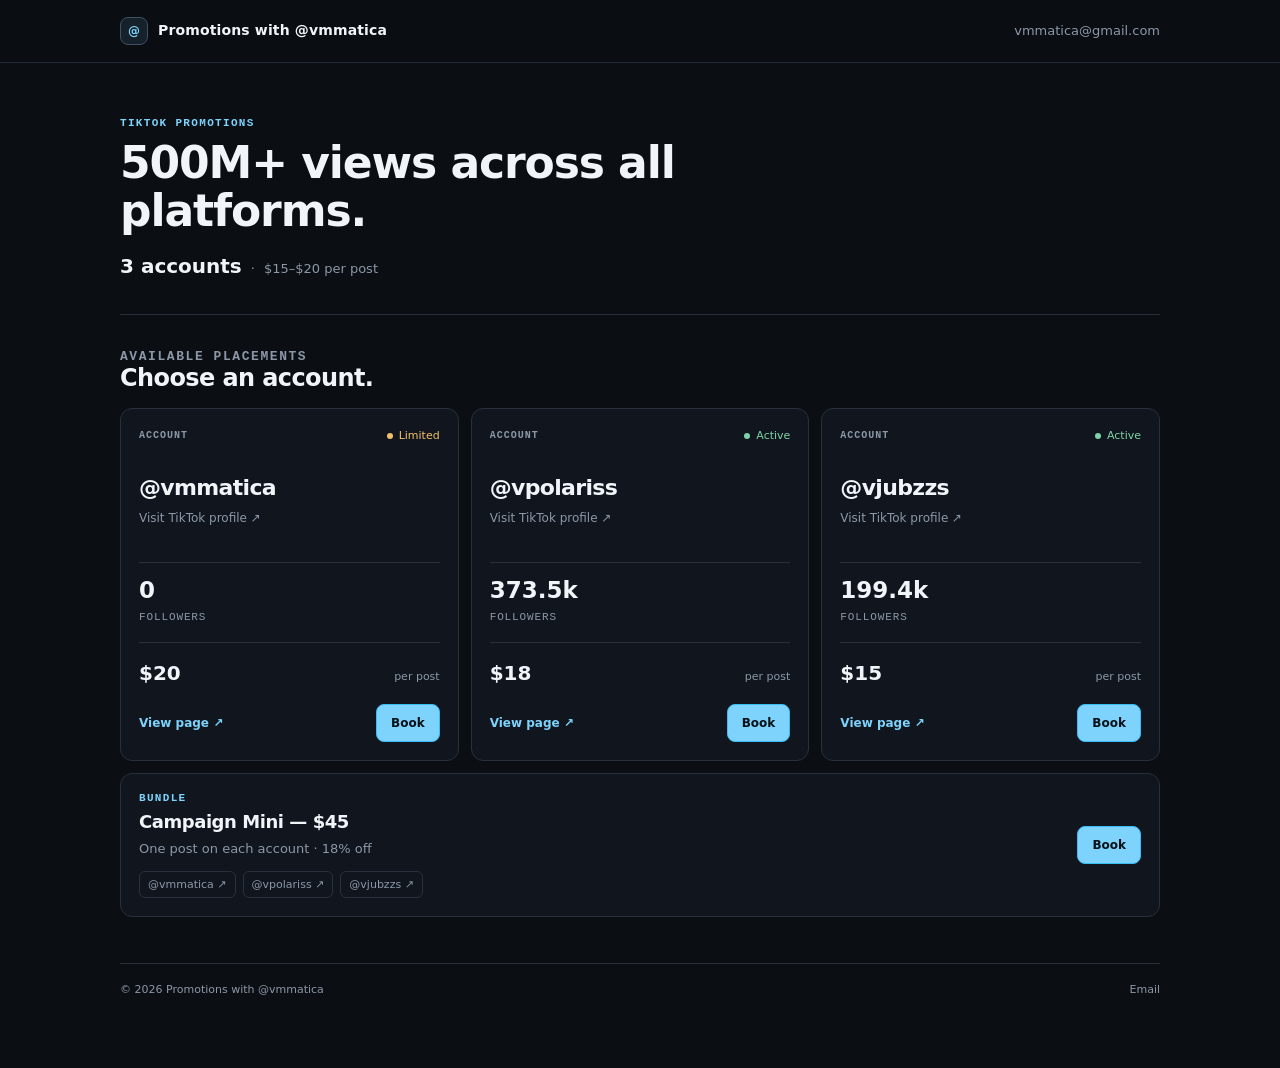
==== commit 2db63541: "Tighten promotion page alignment" ====
--- a/index.html
+++ b/index.html
@@ -5,7 +5,7 @@
   <meta name="viewport" content="width=device-width, initial-scale=1" />
   <meta name="description" content="Promotions with @vmmatica." />
   <title>Promotions with @vmmatica</title>
-  <link rel="stylesheet" href="styles.css" />
+  <link rel="stylesheet" href="styles.css?v=layout-20260822" />
 </head>
 <body>
   <header class="site-header">
@@ -22,16 +22,14 @@
     <section class="hero" aria-labelledby="hero-title">
       <div>
         <p class="eyebrow">TikTok promotions</p>
-        <h1 id="hero-title">500 million views across all platforms.</h1>
-        <div class="hero-meta"><strong>3 accounts</strong><span>·</span><span>Simple rates</span></div>
+        <h1 id="hero-title">500M+ views across all platforms.</h1>
+        <div class="hero-meta"><strong>3 accounts</strong><span>·</span><span>$15–$20 per post</span></div>
       </div>
-      <p class="hero-copy">Choose a page, view the profile, and book a promotion.</p>
     </section>
 
     <section aria-labelledby="packages-title">
       <div class="section-heading">
         <div><p class="eyebrow">Available placements</p><h2 id="packages-title">Choose an account.</h2></div>
-        <p>Rates are shown per post.</p>
       </div>
 
       <div class="card-grid">
--- a/styles.css
+++ b/styles.css
@@ -59,34 +59,34 @@
 .header-link:hover, .back-link:hover, .support a:hover { color: var(--accent); }
 
 .site-shell { width: min(1040px, calc(100% - 32px)); margin: 0 auto; padding: 54px 0 70px; }
-.hero { display: flex; align-items: end; justify-content: space-between; gap: 32px; padding-bottom: 38px; border-bottom: 1px solid var(--line); }
+.hero { padding-bottom: 32px; border-bottom: 1px solid var(--line); }
 .eyebrow { margin: 0 0 9px; color: var(--accent); font: 700 11px/1.2 ui-monospace, SFMono-Regular, Menlo, Consolas, monospace; letter-spacing: .12em; text-transform: uppercase; }
 h1, h2, h3, p { margin-top: 0; }
 h1, h2, h3 { font-weight: 700; letter-spacing: -.025em; }
-h1 { max-width: 580px; margin-bottom: 0; font-size: clamp(30px, 5vw, 44px); line-height: 1.08; }
+h1 { max-width: 680px; margin-bottom: 0; font-size: clamp(30px, 5vw, 44px); line-height: 1.08; }
 h2 { margin-bottom: 4px; font-size: 24px; line-height: 1.15; }
 h3 { margin-bottom: 0; font-size: 18px; line-height: 1.2; }
 .hero-copy { max-width: 300px; margin: 0; color: var(--muted); font-size: 13px; }
-.hero-meta { display: flex; align-items: baseline; gap: 10px; margin-top: 23px; color: var(--muted); font-size: 13px; }
+.hero-meta { display: flex; align-items: baseline; gap: 9px; margin-top: 17px; color: var(--muted); font-size: 13px; }
 .hero-meta strong { color: var(--text); font-size: 20px; }
 .meta-divider { display: none; }
-.section-heading { display: flex; align-items: end; justify-content: space-between; gap: 24px; margin: 38px 0 16px; }
-.section-heading p { max-width: 300px; margin: 0; color: var(--muted); font-size: 13px; text-align: right; }
+.section-heading { margin: 34px 0 16px; }
+.section-heading p { max-width: 300px; margin: 0; color: var(--muted); font-size: 13px; }
 
 .card-grid { display: grid; grid-template-columns: repeat(3, minmax(0, 1fr)); gap: 12px; }
 .profile-card, .campaign-card, .checkout-card, .receipt-card { border: 1px solid var(--line); border-radius: 12px; background: var(--surface); }
-.profile-card { min-height: 306px; padding: 17px; display: flex; flex-direction: column; transition: border-color .18s ease, background .18s ease; }
+.profile-card { min-height: 308px; padding: 18px; display: grid; grid-template-rows: auto 1fr auto auto auto; transition: border-color .18s ease, background .18s ease; }
 .profile-card:hover { border-color: #42546a; background: var(--surface-raised); }
 .profile-top { display: flex; align-items: center; justify-content: space-between; gap: 10px; }
 .profile-label { color: var(--muted); font: 700 10px/1.2 ui-monospace, SFMono-Regular, Menlo, Consolas, monospace; letter-spacing: .1em; text-transform: uppercase; }
 .status { display: inline-flex; align-items: center; gap: 6px; color: var(--success); font-size: 11px; }
 .status::before { width: 6px; height: 6px; border-radius: 50%; background: currentColor; content: ""; }
 .status.limited { color: var(--warning); }
-.profile-link { display: block; margin: 28px 0 15px; }
+.profile-link { display: block; min-height: 76px; margin: 27px 0 15px; }
 .handle { color: var(--text); font-size: 22px; font-weight: 700; letter-spacing: -.03em; }
 .profile-link:hover .handle { color: var(--accent); }
 .profile-note { margin: 3px 0 0; color: var(--muted); font-size: 12px; }
-.follower-block { margin-top: auto; padding: 15px 0; border-top: 1px solid var(--line); border-bottom: 1px solid var(--line); }
+.follower-block { padding: 15px 0; border-top: 1px solid var(--line); border-bottom: 1px solid var(--line); }
 .follower-number { display: block; color: var(--text); font-size: 23px; font-weight: 700; line-height: 1.1; }
 .follower-label, .per-post, .summary-label { color: var(--muted); font-size: 11px; }
 .follower-label { font-family: ui-monospace, SFMono-Regular, Menlo, Consolas, monospace; letter-spacing: .08em; text-transform: uppercase; }
@@ -95,12 +95,12 @@
 .card-actions { display: flex; align-items: center; justify-content: space-between; gap: 12px; margin-top: 15px; }
 .text-link { color: var(--accent); font-size: 12px; font-weight: 650; }
 .text-link:hover { color: #bae6fd; }
-.button { display: inline-flex; min-height: 38px; align-items: center; justify-content: center; padding: 0 14px; border: 1px solid var(--accent-strong); border-radius: 8px; color: #061018; background: var(--accent); font-size: 12px; font-weight: 750; transition: background .18s ease, border-color .18s ease, transform .18s ease; }
+.button { display: inline-flex; min-width: 62px; min-height: 38px; align-items: center; justify-content: center; padding: 0 14px; border: 1px solid var(--accent-strong); border-radius: 8px; color: #061018; background: var(--accent); font-size: 12px; font-weight: 750; transition: background .18s ease, border-color .18s ease, transform .18s ease; }
 .button:hover { border-color: #bae6fd; background: #bae6fd; transform: translateY(-1px); }
 .button.secondary { border-color: var(--line); color: var(--text); background: transparent; }
 .button.secondary:hover { border-color: #42546a; background: var(--surface-raised); }
 
-.campaign-card { margin-top: 12px; padding: 18px; display: flex; align-items: center; justify-content: space-between; gap: 24px; }
+.campaign-card { margin-top: 12px; padding: 18px; display: grid; grid-template-columns: minmax(0, 1fr) auto; align-items: center; gap: 24px; }
 .campaign-copy { min-width: 0; }
 .campaign-copy .eyebrow { margin-bottom: 6px; }
 .campaign-copy p:not(.eyebrow) { max-width: 620px; margin: 6px 0 0; color: var(--muted); font-size: 13px; }
@@ -153,12 +153,8 @@
 .support a { color: var(--accent); text-decoration: underline; text-underline-offset: 3px; }
 
 @media (max-width: 760px) {
-  .hero { display: block; }
-  .hero-copy { max-width: 420px; margin-top: 14px; }
-  .section-heading { align-items: flex-start; flex-direction: column; gap: 7px; }
-  .section-heading p { max-width: 420px; text-align: left; }
   .card-grid, .checkout-layout { grid-template-columns: 1fr; }
-  .campaign-card { align-items: flex-start; flex-direction: column; }
+  .campaign-card { grid-template-columns: 1fr; align-items: flex-start; }
   .campaign-actions { text-align: left; }
 }
 @media (max-width: 520px) {
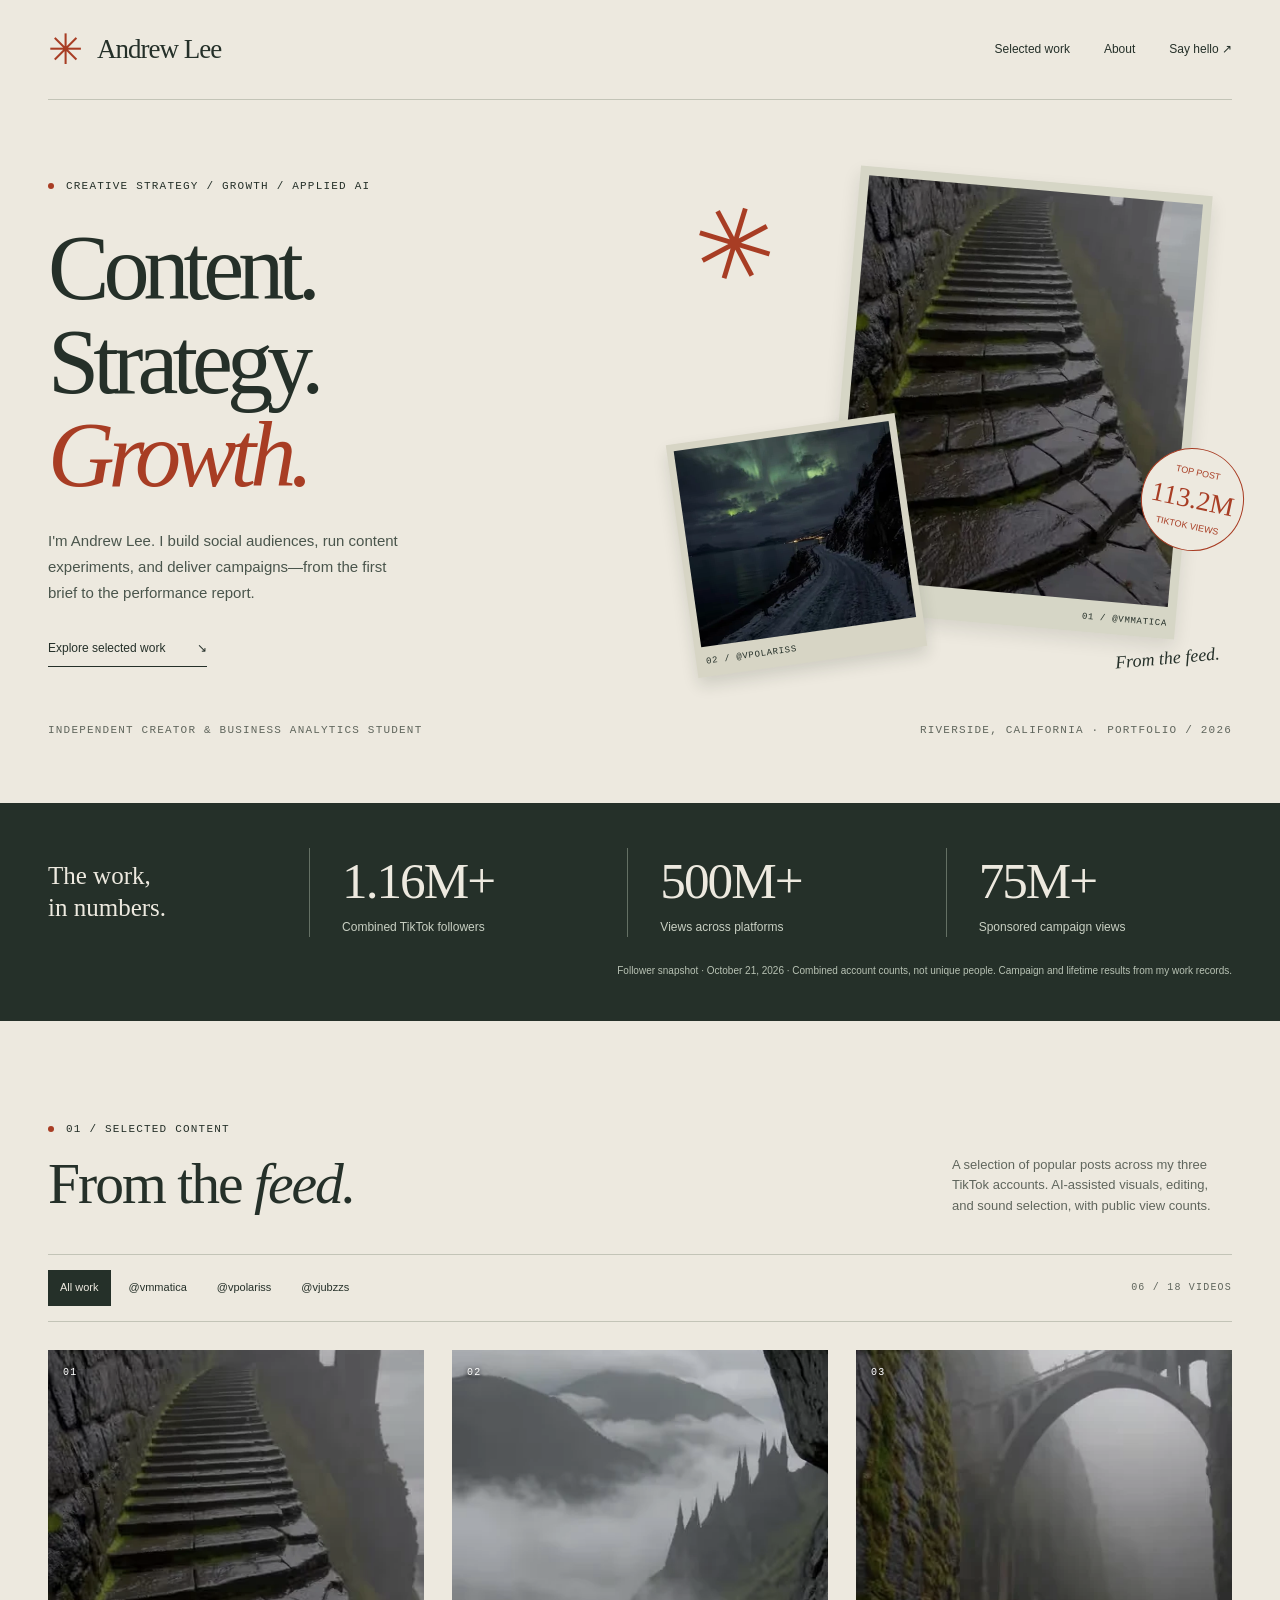
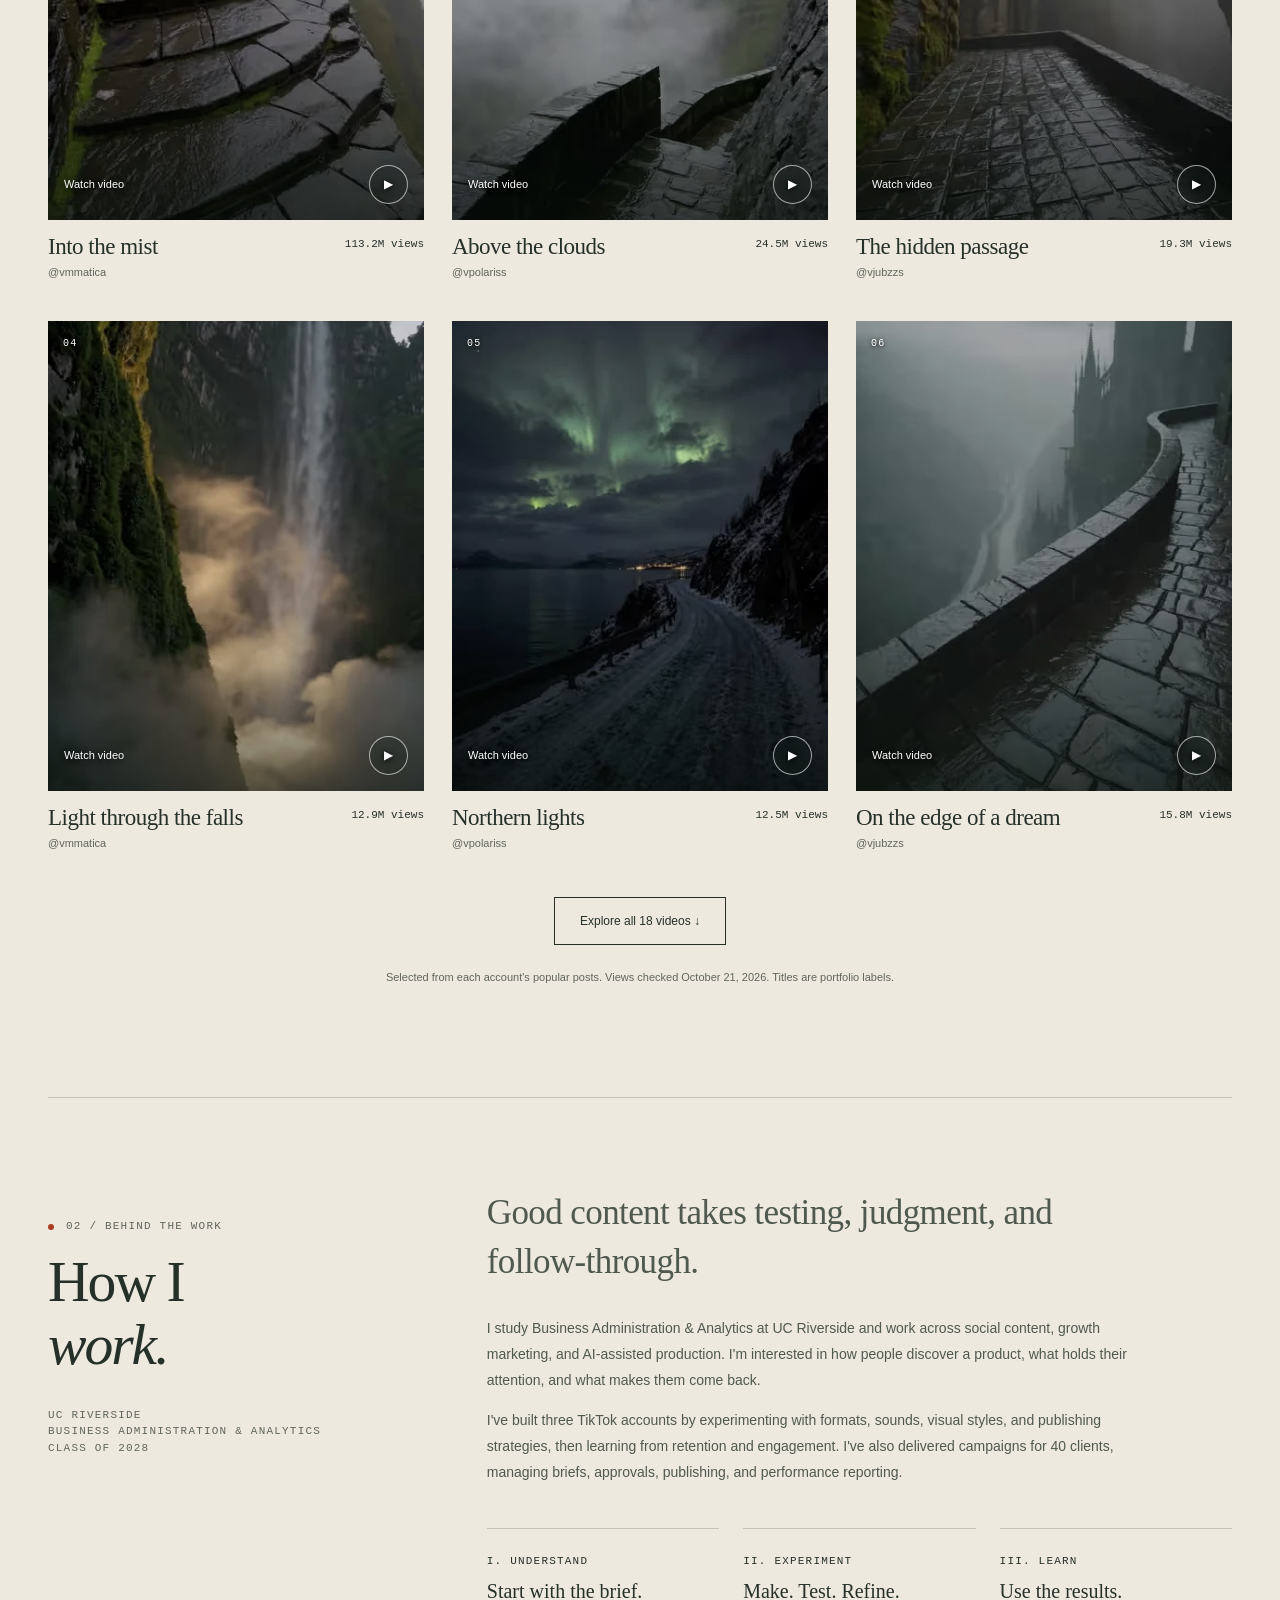
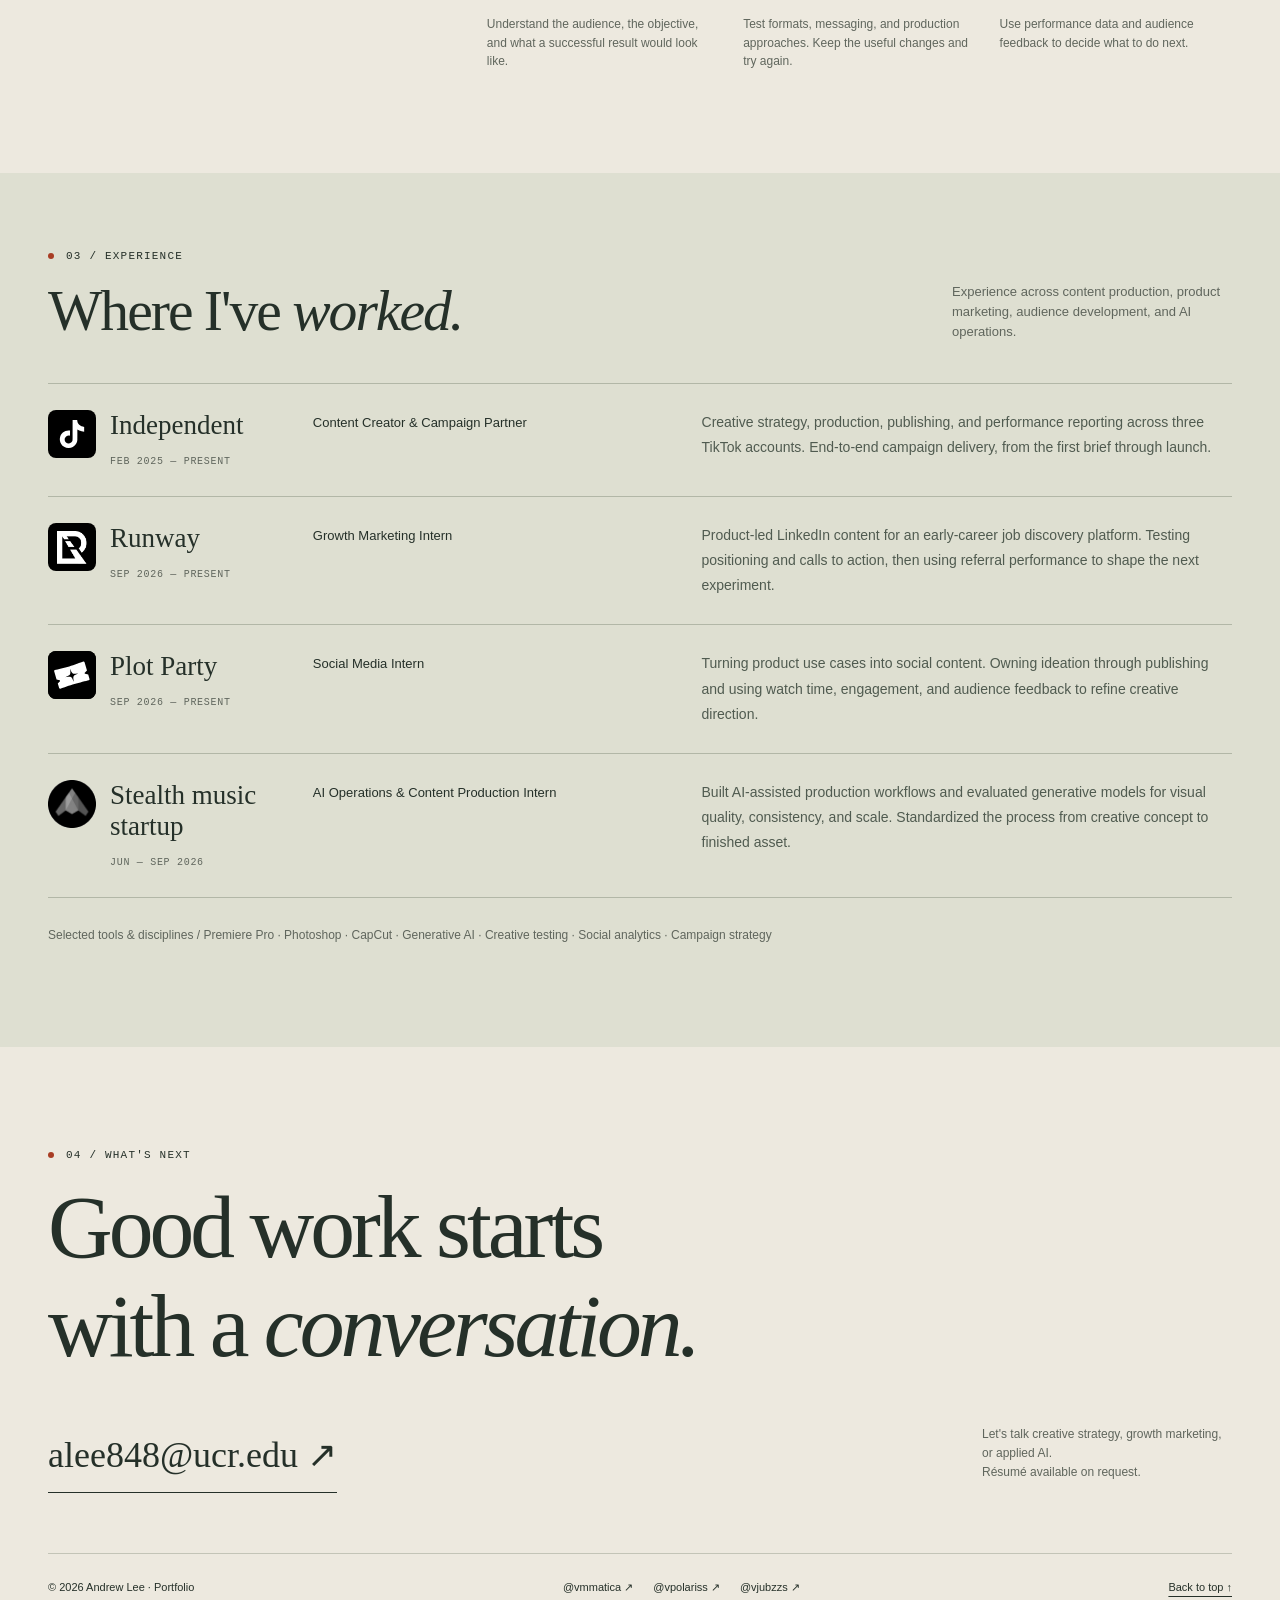
==== commit d1f702e9: "Publish Andrew Lee portfolio landing page Add the portfolio homepage, selected video gallery, career" ====
--- a/index.html
+++ b/index.html
@@ -1,97 +1,184 @@
-<!doctype html>
-<html lang="en">
-<head>
-  <meta charset="utf-8" />
-  <meta name="viewport" content="width=device-width, initial-scale=1" />
-  <meta name="description" content="Promotions with @vmmatica." />
-  <title>Promotions with @vmmatica</title>
-  <link rel="stylesheet" href="styles.css?v=layout-20260822" />
-</head>
-<body>
-  <header class="site-header">
-    <div class="nav-inner">
-      <a class="brand" href="index.html" aria-label="Promotions with @vmmatica home">
-        <span class="brand-mark" aria-hidden="true">@</span>
-        <span class="brand-name">Promotions with @vmmatica</span>
-      </a>
-      <a class="header-link" href="mailto:vmmatica@gmail.com">vmmatica@gmail.com</a>
-    </div>
-  </header>
-
-  <main class="site-shell">
-    <section class="hero" aria-labelledby="hero-title">
-      <div>
-        <p class="eyebrow">TikTok promotions</p>
-        <h1 id="hero-title">500M+ views across all platforms.</h1>
-        <div class="hero-meta"><strong>3 accounts</strong><span>·</span><span>$15–$20 per post</span></div>
-      </div>
-    </section>
-
-    <section aria-labelledby="packages-title">
-      <div class="section-heading">
-        <div><p class="eyebrow">Available placements</p><h2 id="packages-title">Choose an account.</h2></div>
-      </div>
-
-      <div class="card-grid">
-        <article class="profile-card">
-          <div class="profile-top"><span class="profile-label">Account</span><span class="status limited">Limited</span></div>
-          <a class="profile-link" href="https://www.tiktok.com/@vmmatica" target="_blank" rel="noopener noreferrer"><span class="handle">@vmmatica</span><p class="profile-note">Visit TikTok profile ↗</p></a>
-          <div class="follower-block"><span class="follower-number" id="followers-vmmatica">—</span><span class="follower-label">Followers</span></div>
-          <div class="price-row"><span class="price">$20</span><span class="per-post">per post</span></div>
-          <div class="card-actions"><a class="text-link" href="https://www.tiktok.com/@vmmatica" target="_blank" rel="noopener noreferrer">View page ↗</a><a class="button" href="form.html?plan=vmmatica">Book</a></div>
-        </article>
-
-        <article class="profile-card">
-          <div class="profile-top"><span class="profile-label">Account</span><span class="status">Active</span></div>
-          <a class="profile-link" href="https://www.tiktok.com/@vpolariss" target="_blank" rel="noopener noreferrer"><span class="handle">@vpolariss</span><p class="profile-note">Visit TikTok profile ↗</p></a>
-          <div class="follower-block"><span class="follower-number" id="followers-vpolariss">—</span><span class="follower-label">Followers</span></div>
-          <div class="price-row"><span class="price">$18</span><span class="per-post">per post</span></div>
-          <div class="card-actions"><a class="text-link" href="https://www.tiktok.com/@vpolariss" target="_blank" rel="noopener noreferrer">View page ↗</a><a class="button" href="form.html?plan=vpolariss">Book</a></div>
-        </article>
-
-        <article class="profile-card">
-          <div class="profile-top"><span class="profile-label">Account</span><span class="status">Active</span></div>
-          <a class="profile-link" href="https://www.tiktok.com/@vjubzzs" target="_blank" rel="noopener noreferrer"><span class="handle">@vjubzzs</span><p class="profile-note">Visit TikTok profile ↗</p></a>
-          <div class="follower-block"><span class="follower-number" id="followers-vjubzzs">—</span><span class="follower-label">Followers</span></div>
-          <div class="price-row"><span class="price">$15</span><span class="per-post">per post</span></div>
-          <div class="card-actions"><a class="text-link" href="https://www.tiktok.com/@vjubzzs" target="_blank" rel="noopener noreferrer">View page ↗</a><a class="button" href="form.html?plan=vjubzzs">Book</a></div>
-        </article>
-      </div>
-
-      <article class="campaign-card">
-        <div class="campaign-copy">
-          <p class="eyebrow">Bundle</p>
-          <h3>Campaign Mini — $45</h3>
-          <p>One post on each account · 18% off</p>
-          <div class="account-links" aria-label="Campaign accounts">
-            <a href="https://www.tiktok.com/@vmmatica" target="_blank" rel="noopener noreferrer">@vmmatica ↗</a>
-            <a href="https://www.tiktok.com/@vpolariss" target="_blank" rel="noopener noreferrer">@vpolariss ↗</a>
-            <a href="https://www.tiktok.com/@vjubzzs" target="_blank" rel="noopener noreferrer">@vjubzzs ↗</a>
-          </div>
-        </div>
-        <div class="campaign-actions"><a class="button" href="form.html?plan=campaign">Book</a></div>
-      </article>
-    </section>
-
-    <footer class="site-footer"><span>© <span id="year"></span> Promotions with @vmmatica</span><a href="mailto:vmmatica@gmail.com">Email</a></footer>
-  </main>
-
-  <script>
-    document.getElementById('year').textContent = new Date().getFullYear();
-    const formatFollowers = value => {
-      const number = Number(value);
-      if (!Number.isFinite(number)) return '—';
-      if (number >= 1e6) return (number / 1e6).toFixed(1).replace(/\.0$/, '') + 'M';
-      if (number >= 1e3) return (number / 1e3).toFixed(1).replace(/\.0$/, '') + 'k';
-      return String(number);
-    };
-    fetch('followers.json?cache=' + Date.now(), { cache: 'no-store' })
-      .then(response => response.json())
-      .then(followers => Object.entries(followers).forEach(([handle, count]) => {
-        const element = document.getElementById('followers-' + handle);
-        if (element) element.textContent = formatFollowers(count);
-      }))
-      .catch(() => {});
-  </script>
-</body>
-</html>
+<!doctype html>
+<html lang="en">
+<head>
+  <meta charset="utf-8">
+  <meta name="viewport" content="width=device-width, initial-scale=1">
+  <title>Andrew Lee — Creative Strategy, Growth & Applied AI</title>
+  <meta name="description" content="Andrew Lee's portfolio. Social content, audience growth, campaign delivery, and applied AI. Explore selected videos and experience.">
+  <meta name="theme-color" content="#ede9df">
+  <link rel="canonical" href="https://baconartist.github.io/">
+  <meta property="og:type" content="website">
+  <meta property="og:title" content="Andrew Lee — Creative Strategy, Growth & Applied AI">
+  <meta property="og:description" content="Content. Strategy. Growth. Andrew Lee's work in social content, marketing, and applied AI.">
+  <meta property="og:url" content="https://baconartist.github.io/">
+  <meta property="og:image" content="https://baconartist.github.io/assets/social-preview.jpg">
+  <meta name="twitter:card" content="summary_large_image">
+  <link rel="icon" href="favicon.svg" type="image/svg+xml">
+  <link rel="stylesheet" href="portfolio.css?v=20261021-r3">
+  <script src="portfolio.js?v=20261021-r3" defer></script>
+</head>
+<body>
+  <a class="skip" href="#main">Skip to content</a>
+  <header class="wrap nav">
+    <a class="brand" href="#" aria-label="Andrew Lee home"><span class="brand-mark" aria-hidden="true">✳</span> Andrew Lee</a>
+    <nav class="nav-links" aria-label="Main navigation"><a href="#work">Selected work</a><a href="#about">About</a><a href="#contact">Say hello ↗</a></nav>
+  </header>
+  <main id="main">
+    <section class="hero wrap" aria-labelledby="hero-title">
+      <div class="hero-copy">
+        <p class="eyebrow mono">Creative strategy / Growth / Applied AI</p>
+        <h1 id="hero-title">Content.<br>Strategy.<em>Growth.</em></h1>
+        <p class="hero-description">I'm Andrew Lee. I build social audiences, run content experiments, and deliver campaigns—from the first brief to the performance report.</p>
+        <a class="text-link" href="#work">Explore selected work <span aria-hidden="true">↘</span></a>
+      </div>
+      <div class="hero-art" aria-label="Stills from selected videos">
+        <span class="art-star" aria-hidden="true">✳</span>
+        <div class="art-main"><img src="assets/7501351915691724075.webp" alt="A stone stairway winding through a misty fantasy castle" width="576" height="720" fetchpriority="high"><span class="art-label mono">01 / @vmmatica</span></div>
+        <div class="art-secondary"><img src="assets/7659890560769068301.webp" alt="Aurora above a quiet snowy lakeside road" width="576" height="720"><span class="art-label mono">02 / @vpolariss</span></div>
+        <span class="art-stamp"><span>TOP POST</span><strong>113.2M</strong><span>TIKTOK VIEWS</span></span>
+        <span class="art-note">From the feed.</span>
+      </div>
+      <div class="hero-bottom mono"><span>Independent creator & business analytics student</span><span>Riverside, California · Portfolio / 2026</span></div>
+    </section>
+    <section class="impact" aria-label="Selected results">
+      <div class="wrap">
+        <div class="impact-inner"><div class="impact-intro">The work,<br>in numbers.</div><div class="metric"><strong>1.16M+</strong><span>Combined TikTok followers</span></div><div class="metric"><strong>500M+</strong><span>Views across platforms</span></div><div class="metric"><strong>75M+</strong><span>Sponsored campaign views</span></div></div>
+        <p class="impact-foot">Follower snapshot · October 21, 2026 · Combined account counts, not unique people. Campaign and lifetime results from my work records.</p>
+      </div>
+    </section>
+    <section class="work-section wrap" id="work" aria-labelledby="work-title">
+      <div class="section-head"><div><p class="eyebrow mono">01 / Selected content</p><h2 class="section-title" id="work-title">From the <em>feed.</em></h2></div><p class="section-aside">A selection of popular posts across my three TikTok accounts. AI-assisted visuals, editing, and sound selection, with public view counts.</p></div>
+      <div class="gallery-bar"><div class="filters" role="group" aria-label="Filter videos by account"><button class="filter" data-filter="all" aria-pressed="true">All work</button><button class="filter" data-filter="vmmatica" aria-pressed="false">@vmmatica</button><button class="filter" data-filter="vpolariss" aria-pressed="false">@vpolariss</button><button class="filter" data-filter="vjubzzs" aria-pressed="false">@vjubzzs</button></div><span class="gallery-count mono" id="gallery-count">18 / 18 videos</span></div>
+      <p id="gallery-status" role="status" class="sr-only"></p>
+      <div class="gallery">
+      <article class="video-card" data-account="vmmatica" data-video="7501351915691724075">
+          <a class="video-link" href="https://www.tiktok.com/@vmmatica/video/7501351915691724075" target="_blank" rel="noopener noreferrer" aria-label="Watch Into the mist by @vmmatica">
+            <div class="video-frame"><img src="assets/7501351915691724075.webp" alt="Stone stairway rising through a misty castle" width="576" height="720" loading="lazy" decoding="async"><span class="video-number mono">01</span><span class="watch"><span>Watch video</span><span class="play" aria-hidden="true">▶</span></span></div>
+            <div class="video-caption"><div><h3>Into the mist</h3><p>@vmmatica</p></div><span class="views">113.2M views</span></div>
+          </a>
+        </article>
+<article class="video-card" data-account="vpolariss" data-video="7501352679445253422">
+          <a class="video-link" href="https://www.tiktok.com/@vpolariss/video/7501352679445253422" target="_blank" rel="noopener noreferrer" aria-label="Watch Above the clouds by @vpolariss">
+            <div class="video-frame"><img src="assets/7501352679445253422.webp" alt="Castle pathway above clouds and distant mountains" width="576" height="720" loading="lazy" decoding="async"><span class="video-number mono">02</span><span class="watch"><span>Watch video</span><span class="play" aria-hidden="true">▶</span></span></div>
+            <div class="video-caption"><div><h3>Above the clouds</h3><p>@vpolariss</p></div><span class="views">24.5M views</span></div>
+          </a>
+        </article>
+<article class="video-card" data-account="vjubzzs" data-video="7495591621644569902">
+          <a class="video-link" href="https://www.tiktok.com/@vjubzzs/video/7495591621644569902" target="_blank" rel="noopener noreferrer" aria-label="Watch The hidden passage by @vjubzzs">
+            <div class="video-frame"><img src="assets/7495591621644569902.webp" alt="Arched bridge over a misty castle passage" width="576" height="720" loading="lazy" decoding="async"><span class="video-number mono">03</span><span class="watch"><span>Watch video</span><span class="play" aria-hidden="true">▶</span></span></div>
+            <div class="video-caption"><div><h3>The hidden passage</h3><p>@vjubzzs</p></div><span class="views">19.3M views</span></div>
+          </a>
+        </article>
+<article class="video-card" data-account="vmmatica" data-video="7507287736898882859">
+          <a class="video-link" href="https://www.tiktok.com/@vmmatica/video/7507287736898882859" target="_blank" rel="noopener noreferrer" aria-label="Watch Light through the falls by @vmmatica">
+            <div class="video-frame"><img src="assets/7507287736898882859.webp" alt="Golden light and mist beneath a tall waterfall" width="576" height="720" loading="lazy" decoding="async"><span class="video-number mono">04</span><span class="watch"><span>Watch video</span><span class="play" aria-hidden="true">▶</span></span></div>
+            <div class="video-caption"><div><h3>Light through the falls</h3><p>@vmmatica</p></div><span class="views">12.9M views</span></div>
+          </a>
+        </article>
+<article class="video-card" data-account="vpolariss" data-video="7659890560769068301">
+          <a class="video-link" href="https://www.tiktok.com/@vpolariss/video/7659890560769068301" target="_blank" rel="noopener noreferrer" aria-label="Watch Northern lights by @vpolariss">
+            <div class="video-frame"><img src="assets/7659890560769068301.webp" alt="Northern lights over a snowy lakeside road" width="576" height="720" loading="lazy" decoding="async"><span class="video-number mono">05</span><span class="watch"><span>Watch video</span><span class="play" aria-hidden="true">▶</span></span></div>
+            <div class="video-caption"><div><h3>Northern lights</h3><p>@vpolariss</p></div><span class="views">12.5M views</span></div>
+          </a>
+        </article>
+<article class="video-card" data-account="vjubzzs" data-video="7501488316852833567">
+          <a class="video-link" href="https://www.tiktok.com/@vjubzzs/video/7501488316852833567" target="_blank" rel="noopener noreferrer" aria-label="Watch On the edge of a dream by @vjubzzs">
+            <div class="video-frame"><img src="assets/7501488316852833567.webp" alt="Curving stone balcony beside a castle" width="576" height="720" loading="lazy" decoding="async"><span class="video-number mono">06</span><span class="watch"><span>Watch video</span><span class="play" aria-hidden="true">▶</span></span></div>
+            <div class="video-caption"><div><h3>On the edge of a dream</h3><p>@vjubzzs</p></div><span class="views">15.8M views</span></div>
+          </a>
+        </article>
+<article class="video-card" data-account="vmmatica" data-video="7556496579696266510">
+          <a class="video-link" href="https://www.tiktok.com/@vmmatica/video/7556496579696266510" target="_blank" rel="noopener noreferrer" aria-label="Watch Willow reflections by @vmmatica">
+            <div class="video-frame"><img src="assets/7556496579696266510.webp" alt="Willow tree beside a still green pond" width="576" height="720" loading="lazy" decoding="async"><span class="video-number mono">07</span><span class="watch"><span>Watch video</span><span class="play" aria-hidden="true">▶</span></span></div>
+            <div class="video-caption"><div><h3>Willow reflections</h3><p>@vmmatica</p></div><span class="views">11.3M views</span></div>
+          </a>
+        </article>
+<article class="video-card" data-account="vpolariss" data-video="7561591236885368095">
+          <a class="video-link" href="https://www.tiktok.com/@vpolariss/video/7561591236885368095" target="_blank" rel="noopener noreferrer" aria-label="Watch A world beyond by @vpolariss">
+            <div class="video-frame"><img src="assets/7561591236885368095.webp" alt="Willow branch framing a distant castle and pond" width="576" height="720" loading="lazy" decoding="async"><span class="video-number mono">08</span><span class="watch"><span>Watch video</span><span class="play" aria-hidden="true">▶</span></span></div>
+            <div class="video-caption"><div><h3>A world beyond</h3><p>@vpolariss</p></div><span class="views">10.6M views</span></div>
+          </a>
+        </article>
+<article class="video-card" data-account="vjubzzs" data-video="7530195435869310221">
+          <a class="video-link" href="https://www.tiktok.com/@vjubzzs/video/7530195435869310221" target="_blank" rel="noopener noreferrer" aria-label="Watch Emerald falls by @vjubzzs">
+            <div class="video-frame"><img src="assets/7530195435869310221.webp" alt="Waterfall descending a moss-covered cliff" width="576" height="720" loading="lazy" decoding="async"><span class="video-number mono">09</span><span class="watch"><span>Watch video</span><span class="play" aria-hidden="true">▶</span></span></div>
+            <div class="video-caption"><div><h3>Emerald falls</h3><p>@vjubzzs</p></div><span class="views">8.4M views</span></div>
+          </a>
+        </article>
+<article class="video-card" data-account="vmmatica" data-video="7482184816960474414">
+          <a class="video-link" href="https://www.tiktok.com/@vmmatica/video/7482184816960474414" target="_blank" rel="noopener noreferrer" aria-label="Watch Under the willow by @vmmatica">
+            <div class="video-frame"><img src="assets/7482184816960474414.webp" alt="Sunlight falling through a willow beside a stream" width="576" height="720" loading="lazy" decoding="async"><span class="video-number mono">10</span><span class="watch"><span>Watch video</span><span class="play" aria-hidden="true">▶</span></span></div>
+            <div class="video-caption"><div><h3>Under the willow</h3><p>@vmmatica</p></div><span class="views">8.5M views</span></div>
+          </a>
+        </article>
+<article class="video-card" data-account="vpolariss" data-video="7523969709478268190">
+          <a class="video-link" href="https://www.tiktok.com/@vpolariss/video/7523969709478268190" target="_blank" rel="noopener noreferrer" aria-label="Watch Stone &amp; silence by @vpolariss">
+            <div class="video-frame"><img src="assets/7523969709478268190.webp" alt="Tall stone castle above a foggy valley" width="576" height="720" loading="lazy" decoding="async"><span class="video-number mono">11</span><span class="watch"><span>Watch video</span><span class="play" aria-hidden="true">▶</span></span></div>
+            <div class="video-caption"><div><h3>Stone &amp; silence</h3><p>@vpolariss</p></div><span class="views">12.8M views</span></div>
+          </a>
+        </article>
+<article class="video-card" data-account="vjubzzs" data-video="7541333778636049678">
+          <a class="video-link" href="https://www.tiktok.com/@vjubzzs/video/7541333778636049678" target="_blank" rel="noopener noreferrer" aria-label="Watch Stillwater by @vjubzzs">
+            <div class="video-frame"><img src="assets/7541333778636049678.webp" alt="Dark pine trees beside a misty mountain lake" width="576" height="720" loading="lazy" decoding="async"><span class="video-number mono">12</span><span class="watch"><span>Watch video</span><span class="play" aria-hidden="true">▶</span></span></div>
+            <div class="video-caption"><div><h3>Stillwater</h3><p>@vjubzzs</p></div><span class="views">6.6M views</span></div>
+          </a>
+        </article>
+<article class="video-card" data-account="vmmatica" data-video="7503370385673719086">
+          <a class="video-link" href="https://www.tiktok.com/@vmmatica/video/7503370385673719086" target="_blank" rel="noopener noreferrer" aria-label="Watch Gothic silhouettes by @vmmatica">
+            <div class="video-frame"><img src="assets/7503370385673719086.webp" alt="Gothic cathedral spires fading into fog" width="576" height="720" loading="lazy" decoding="async"><span class="video-number mono">13</span><span class="watch"><span>Watch video</span><span class="play" aria-hidden="true">▶</span></span></div>
+            <div class="video-caption"><div><h3>Gothic silhouettes</h3><p>@vmmatica</p></div><span class="views">10.5M views</span></div>
+          </a>
+        </article>
+<article class="video-card" data-account="vpolariss" data-video="7505889302618983723">
+          <a class="video-link" href="https://www.tiktok.com/@vpolariss/video/7505889302618983723" target="_blank" rel="noopener noreferrer" aria-label="Watch Between the arches by @vpolariss">
+            <div class="video-frame"><img src="assets/7505889302618983723.webp" alt="Carved cathedral arch looking out over a misty city" width="576" height="720" loading="lazy" decoding="async"><span class="video-number mono">14</span><span class="watch"><span>Watch video</span><span class="play" aria-hidden="true">▶</span></span></div>
+            <div class="video-caption"><div><h3>Between the arches</h3><p>@vpolariss</p></div><span class="views">10.1M views</span></div>
+          </a>
+        </article>
+<article class="video-card" data-account="vjubzzs" data-video="7502696431279541550">
+          <a class="video-link" href="https://www.tiktok.com/@vjubzzs/video/7502696431279541550" target="_blank" rel="noopener noreferrer" aria-label="Watch Carved in stone by @vjubzzs">
+            <div class="video-frame"><img src="assets/7502696431279541550.webp" alt="Intricate gothic stonework and towers" width="576" height="720" loading="lazy" decoding="async"><span class="video-number mono">15</span><span class="watch"><span>Watch video</span><span class="play" aria-hidden="true">▶</span></span></div>
+            <div class="video-caption"><div><h3>Carved in stone</h3><p>@vjubzzs</p></div><span class="views">2.7M views</span></div>
+          </a>
+        </article>
+<article class="video-card" data-account="vmmatica" data-video="7483353923642871071">
+          <a class="video-link" href="https://www.tiktok.com/@vmmatica/video/7483353923642871071" target="_blank" rel="noopener noreferrer" aria-label="Watch The quiet crossing by @vmmatica">
+            <div class="video-frame"><img src="assets/7483353923642871071.webp" alt="Stone bridge over a fog-covered valley" width="576" height="720" loading="lazy" decoding="async"><span class="video-number mono">16</span><span class="watch"><span>Watch video</span><span class="play" aria-hidden="true">▶</span></span></div>
+            <div class="video-caption"><div><h3>The quiet crossing</h3><p>@vmmatica</p></div><span class="views">9.4M views</span></div>
+          </a>
+        </article>
+<article class="video-card" data-account="vpolariss" data-video="7659426747301104909">
+          <a class="video-link" href="https://www.tiktok.com/@vpolariss/video/7659426747301104909" target="_blank" rel="noopener noreferrer" aria-label="Watch After the last light by @vpolariss">
+            <div class="video-frame"><img src="assets/7659426747301104909.webp" alt="Green aurora over a snowy mountain road" width="576" height="720" loading="lazy" decoding="async"><span class="video-number mono">17</span><span class="watch"><span>Watch video</span><span class="play" aria-hidden="true">▶</span></span></div>
+            <div class="video-caption"><div><h3>After the last light</h3><p>@vpolariss</p></div><span class="views">7.3M views</span></div>
+          </a>
+        </article>
+<article class="video-card" data-account="vjubzzs" data-video="7622619997390540046">
+          <a class="video-link" href="https://www.tiktok.com/@vjubzzs/video/7622619997390540046" target="_blank" rel="noopener noreferrer" aria-label="Watch Somewhere softer by @vjubzzs">
+            <div class="video-frame"><img src="assets/7622619997390540046.webp" alt="Willow tree beside a small lake and castle" width="576" height="720" loading="lazy" decoding="async"><span class="video-number mono">18</span><span class="watch"><span>Watch video</span><span class="play" aria-hidden="true">▶</span></span></div>
+            <div class="video-caption"><div><h3>Somewhere softer</h3><p>@vjubzzs</p></div><span class="views">1.6M views</span></div>
+          </a>
+        </article>
+      </div>
+      <div class="gallery-actions"><button class="outline-button" id="show-more" hidden>Explore all 18 videos ↓</button></div>
+      <p class="gallery-note">Selected from each account's popular posts. Views checked October 21, 2026. Titles are portfolio labels.</p>
+      <noscript><p>Choose any video to watch the original on TikTok.</p></noscript>
+    </section>
+    <section class="about wrap" id="about" aria-labelledby="about-title">
+      <div class="about-left"><p class="eyebrow mono">02 / Behind the work</p><h2 class="section-title" id="about-title">How I<br><em>work.</em></h2><p class="mono">UC Riverside<br>Business Administration & Analytics<br>Class of 2028</p></div>
+      <div class="about-copy"><p class="lead">Good content takes testing, judgment, and follow-through.</p><p>I study Business Administration & Analytics at UC Riverside and work across social content, growth marketing, and AI-assisted production. I'm interested in how people discover a product, what holds their attention, and what makes them come back.</p><p>I've built three TikTok accounts by experimenting with formats, sounds, visual styles, and publishing strategies, then learning from retention and engagement. I've also delivered campaigns for 40 clients, managing briefs, approvals, publishing, and performance reporting.</p><div class="approach"><div><span class="mono">I. Understand</span><h3>Start with the brief.</h3><p>Understand the audience, the objective, and what a successful result would look like.</p></div><div><span class="mono">II. Experiment</span><h3>Make. Test. Refine.</h3><p>Test formats, messaging, and production approaches. Keep the useful changes and try again.</p></div><div><span class="mono">III. Learn</span><h3>Use the results.</h3><p>Use performance data and audience feedback to decide what to do next.</p></div></div></div>
+    </section>
+    <section class="experience" id="experience" aria-labelledby="experience-title"><div class="wrap">
+      <div class="section-head"><div><p class="eyebrow mono">03 / Experience</p><h2 class="section-title" id="experience-title">Where I've <em>worked.</em></h2></div><p class="section-aside">Experience across content production, product marketing, audience development, and AI operations.</p></div>
+      <article class="experience-row"><div class="employer"><span class="employer-logo employer-logo--tiktok" aria-hidden="true"><img src="assets/logos/tiktok.svg" alt="" width="48" height="48" loading="lazy"></span><div><h3>Independent</h3><span class="date">Feb 2025 — Present</span></div></div><h4>Content Creator & Campaign Partner</h4><p>Creative strategy, production, publishing, and performance reporting across three TikTok accounts. End-to-end campaign delivery, from the first brief through launch.</p></article>
+      <article class="experience-row"><div class="employer"><span class="employer-logo employer-logo--runway" aria-hidden="true"><img src="assets/logos/runway.png" alt="" width="48" height="48" loading="lazy"></span><div><h3>Runway</h3><span class="date">Sep 2026 — Present</span></div></div><h4>Growth Marketing Intern</h4><p>Product-led LinkedIn content for an early-career job discovery platform. Testing positioning and calls to action, then using referral performance to shape the next experiment.</p></article>
+      <article class="experience-row"><div class="employer"><span class="employer-logo employer-logo--plotparty" aria-hidden="true"><img src="assets/logos/plotparty-icon.svg" alt="" width="48" height="48" loading="lazy"></span><div><h3>Plot Party</h3><span class="date">Sep 2026 — Present</span></div></div><h4>Social Media Intern</h4><p>Turning product use cases into social content. Owning ideation through publishing and using watch time, engagement, and audience feedback to refine creative direction.</p></article>
+      <article class="experience-row"><div class="employer"><span class="employer-logo employer-logo--stealth" aria-hidden="true"><img src="assets/logos/stealth-logo-user.png" alt="" width="48" height="48" loading="lazy"></span><div><h3>Stealth music startup</h3><span class="date">Jun — Sep 2026</span></div></div><h4>AI Operations & Content Production Intern</h4><p>Built AI-assisted production workflows and evaluated generative models for visual quality, consistency, and scale. Standardized the process from creative concept to finished asset.</p></article>
+      <p class="tool-note">Selected tools & disciplines / Premiere Pro · Photoshop · CapCut · Generative AI · Creative testing · Social analytics · Campaign strategy</p>
+    </div></section>
+    <section class="contact wrap" id="contact" aria-labelledby="contact-title"><p class="eyebrow mono">04 / What's next</p><h2 class="section-title" id="contact-title">Good work starts<br>with a <em>conversation.</em></h2><div class="contact-row"><a class="email-link" href="mailto:alee848@ucr.edu">alee848@ucr.edu ↗</a><p>Let's talk creative strategy, growth marketing, or applied AI.<br>Résumé available on request.</p></div></section>
+  </main>
+  <footer class="footer wrap"><span>© <span id="year">2026</span> Andrew Lee · Portfolio</span><div class="socials" aria-label="Social profiles"><a href="https://www.tiktok.com/@vmmatica" target="_blank" rel="noopener noreferrer">@vmmatica ↗</a><a href="https://www.tiktok.com/@vpolariss" target="_blank" rel="noopener noreferrer">@vpolariss ↗</a><a href="https://www.tiktok.com/@vjubzzs" target="_blank" rel="noopener noreferrer">@vjubzzs ↗</a></div><a href="#">Back to top ↑</a></footer>
+  <dialog class="player-dialog" id="player-dialog" aria-labelledby="player-title"><div class="dialog-head"><h2 id="player-title">Selected video</h2><button class="close-player" id="close-player" aria-label="Close video">×</button></div><div class="player-shell" id="player-shell"></div><div class="dialog-bottom"><a id="original-link" href="https://www.tiktok.com/@vmmatica" target="_blank" rel="noopener noreferrer">Watch on TikTok ↗</a><span id="player-position" class="mono"></span><div class="player-nav"><button id="previous-video" aria-label="Previous video">←</button><button id="next-video" aria-label="Next video">→</button></div></div><p class="player-note">Press play to watch. If the player is unavailable, open the original on TikTok.</p></dialog>
+</body>
+</html>
--- a/portfolio.css
+++ b/portfolio.css
@@ -0,0 +1,17 @@
+:root{--paper:#ede9df;--ink:#253029;--muted:#60665d;--line:#c3c4b7;--orange:#a83d24;--serif:Georgia,'Times New Roman',serif;--sans:Arial,Helvetica,sans-serif}*{box-sizing:border-box}html{scroll-padding-top:30px}body{margin:0;background:var(--paper);color:var(--ink);font-family:var(--sans);font-size:15px;line-height:1.55}body.modal-open{overflow:hidden}a{color:inherit;text-underline-offset:5px}button{font:inherit;color:inherit;cursor:pointer}button,a{-webkit-tap-highlight-color:transparent}button:focus-visible,a:focus-visible,summary:focus-visible{outline:2px solid var(--orange);outline-offset:6px}button{border:0}::selection{background:#d6bd7d;color:#17231e}.wrap{width:min(1320px,calc(100% - 96px));margin:auto}.skip{position:absolute;top:-100px;left:20px;padding:12px;background:var(--ink);color:white;z-index:10}.skip:focus{top:10px}.nav{display:flex;align-items:center;justify-content:space-between;min-height:100px;border-bottom:1px solid var(--line);gap:20px}.brand{text-decoration:none;display:flex;align-items:center;gap:15px;font-family:var(--serif);font-size:27px;letter-spacing:-1px}.brand-mark{color:var(--orange);font-size:42px;line-height:1}.nav-links{display:flex;gap:34px;font-size:12px}.nav-links a{text-decoration:none}.nav-links a:hover{text-decoration:underline}.mono{font-family:'Courier New',monospace;font-size:11px;line-height:1.5;letter-spacing:1.2px;text-transform:uppercase}.eyebrow{display:flex;gap:12px;align-items:center;margin:0}.eyebrow:before{content:'';width:6px;height:6px;background:var(--orange);border-radius:50%}.hero{position:relative;display:grid;grid-template-columns:1fr 1fr;gap:32px;padding:70px 0 64px;min-height:650px}.hero-copy{position:relative;z-index:2;align-self:center}.hero h1{font-family:var(--serif);font-size:clamp(65px,7.2vw,104px);font-weight:normal;letter-spacing:-6px;line-height:1.01;margin:28px 0 26px}.hero h1 em{font-weight:normal;display:block;color:var(--orange)}.hero-description{max-width:360px;color:#4a554c;font-size:15px;line-height:1.75;margin:0 0 25px}.text-link{display:inline-flex;gap:32px;align-items:center;text-decoration:none;border-bottom:1px solid var(--ink);padding:8px 0;font-size:12px}.text-link:hover{color:var(--orange);border-color:var(--orange)}.hero-art{position:relative;min-height:505px;margin-left:25px}.art-main{position:absolute;width:64%;height:445px;right:7%;top:2%;transform:rotate(5deg);background:#d6d6c6;padding:9px 9px 32px;box-shadow:0 8px 18px #1d271b1c}.art-main img{width:100%;height:100%;object-fit:cover}.art-secondary{position:absolute;width:42%;height:235px;left:0;bottom:12px;transform:rotate(-8deg);padding:7px 7px 30px;background:#d7d5c5;box-shadow:0 8px 16px #1d271b24}.art-secondary img{width:100%;height:100%;object-fit:cover}.art-label{position:absolute;bottom:8px;left:10px;right:8px;font-size:9px;letter-spacing:.7px;white-space:nowrap}.art-note{position:absolute;bottom:5px;right:12px;font-family:var(--serif);font-style:italic;font-size:18px;transform:rotate(-5deg);max-width:130px;line-height:1.3}.art-star{position:absolute;top:17px;left:11px;font:100px var(--serif);font-weight:normal;color:var(--orange);transform:rotate(17deg)}.art-stamp{position:absolute;right:-12px;top:55%;width:103px;height:103px;border:1px solid var(--orange);border-radius:50%;display:flex;flex-direction:column;justify-content:center;align-items:center;transform:rotate(12deg);background:var(--paper);color:var(--orange);font-size:9px;line-height:1.5;text-align:center;white-space:nowrap;flex-shrink:0}.art-stamp strong{font-family:var(--serif);font-weight:normal;font-size:27px}.hero-bottom{grid-column:1/-1;display:flex;justify-content:space-between;margin-top:15px;color:var(--muted)}.impact{background:var(--ink);color:var(--paper);padding:45px 0 32px}.impact-inner{display:grid;grid-template-columns:.8fr 1fr 1fr 1fr;gap:32px;align-items:center}.impact-intro{font-family:var(--serif);font-size:25px;line-height:1.3;max-width:160px}.metric{border-left:1px solid #647064;padding-left:32px}.metric strong{display:block;font:normal clamp(38px,4vw,58px) var(--serif);letter-spacing:-2px;line-height:1.3}.metric span{font-size:12px;color:#c9d0c3}.impact-foot{font-size:10px;color:#b8c2b4;margin-top:26px;text-align:right}.impact-foot a{color:inherit}.section-head{display:flex;align-items:end;justify-content:space-between;gap:30px;margin:0 0 38px}.section-title{font:normal clamp(42px,4.5vw,64px) var(--serif);letter-spacing:-2px;line-height:1.1;margin:15px 0 0}.section-title em{font-weight:normal}.section-aside{max-width:280px;font-size:13px;color:var(--muted);margin:0}.work-section{padding:100px 0}.gallery-bar{display:flex;align-items:center;justify-content:space-between;border-top:1px solid var(--line);border-bottom:1px solid var(--line);padding:15px 0;margin-bottom:28px;gap:20px}.filters{display:flex;gap:6px;flex-wrap:wrap}.filter{background:transparent;font-size:11px;padding:8px 12px;min-height:36px}.filter[aria-pressed=true]{background:var(--ink);color:var(--paper)}.filter:hover{box-shadow:inset 0 0 0 1px var(--ink)}.gallery-count{white-space:nowrap;color:var(--muted);font-size:10px}.gallery{display:grid;grid-template-columns:repeat(3,minmax(0,1fr));gap:40px 28px}.video-card{min-width:0}.video-card[hidden]{display:none}.video-link{display:block;text-decoration:none}.video-frame{position:relative;overflow:hidden;background:#334036;aspect-ratio:4/5}.video-frame img{display:block;height:100%;width:100%;object-fit:cover;transition:transform .65s ease,filter .4s ease;filter:saturate(.85)}.video-link:hover img{transform:scale(1.035);filter:saturate(1)}.video-number{position:absolute;left:15px;top:15px;font-size:10px;color:#fff;text-shadow:0 1px 4px #000}.watch{position:absolute;bottom:16px;left:16px;right:16px;display:flex;justify-content:space-between;align-items:center;color:#fff;font-size:11px;text-shadow:0 1px 6px #000}.watch .play{display:grid;place-items:center;width:39px;height:39px;border:1px solid #ffffff99;border-radius:50%;background:#19251f44;font-size:12px;backdrop-filter:blur(8px)}.video-frame:after{content:'';position:absolute;inset:60% 0 0;background:linear-gradient(transparent,#08110b88);pointer-events:none}.watch{z-index:1}.video-caption{display:flex;justify-content:space-between;gap:10px;margin-top:14px;align-items:start}.video-caption h3{font:normal 23px var(--serif);letter-spacing:-.5px;margin:0 0 4px}.video-caption p{font-size:11px;color:var(--muted);margin:0}.video-caption .views{font:11px 'Courier New',monospace;white-space:nowrap;padding-top:4px}.gallery-actions{display:flex;justify-content:center;margin-top:45px}.outline-button{border:1px solid var(--ink);padding:14px 25px;background:transparent;font-size:12px}.outline-button:hover{background:var(--ink);color:var(--paper)}.gallery-note{font-size:11px;color:var(--muted);margin-top:24px;text-align:center}.about{border-top:1px solid var(--line);padding:90px 0;display:grid;grid-template-columns:.65fr 1.35fr;gap:80px}.about-left .section-title{max-width:280px}.about-left .mono{margin-top:30px;color:var(--muted)}.about-copy .lead{font:normal clamp(25px,3vw,35px)/1.4 var(--serif);letter-spacing:-.6px;margin:0 0 30px}.about-copy>p{font-size:14px;line-height:1.85;max-width:650px;color:#4f594f}.approach{display:grid;grid-template-columns:repeat(3,1fr);gap:24px;margin-top:42px}.approach div{border-top:1px solid var(--line);padding-top:18px}.approach h3{font:normal 20px var(--serif);margin:10px 0}.approach p{font-size:12px;color:var(--muted)}.experience{padding:75px 0 90px;background:#dedfd1}.experience .section-head{margin-bottom:40px}.experience-row{border-top:1px solid #b2b7a7;display:grid;grid-template-columns:.65fr 1fr 1.5fr;gap:35px;padding:26px 0}.experience-row:last-of-type{border-bottom:1px solid #b2b7a7}.experience-row h3{font:normal 27px var(--serif);margin:0 0 6px}.experience-row .date{font:10px 'Courier New',monospace;text-transform:uppercase;letter-spacing:.7px;color:var(--muted)}.experience-row h4{font-size:13px;font-weight:normal;margin:3px 0}.experience-row p{font-size:14px;color:#505b50;margin:0;line-height:1.8}.tool-note{margin-top:28px;font-size:12px;color:var(--muted)}.contact{padding:100px 0 60px;position:relative}.contact .section-title{font-size:clamp(48px,7vw,92px);letter-spacing:-4px;max-width:850px}.contact-row{margin-top:38px;display:flex;justify-content:space-between;gap:25px;align-items:end}.email-link{font-family:var(--serif);font-size:clamp(24px,3vw,36px);text-decoration:none;border-bottom:1px solid var(--ink);padding-bottom:8px}.contact-row p{font-size:12px;max-width:250px;color:var(--muted)}.footer{display:flex;justify-content:space-between;align-items:center;padding:25px 0;border-top:1px solid var(--line);font-size:11px;gap:20px}.socials{display:flex;gap:20px}.socials a{text-decoration:none}.socials a:hover{text-decoration:underline}.player-dialog{background:#eae6da;color:var(--ink);border:0;padding:20px;width:min(470px,calc(100% - 24px));max-height:94dvh;overflow:auto}.player-dialog::backdrop{background:#09120ddd;backdrop-filter:blur(6px)}.dialog-head{display:flex;align-items:center;justify-content:space-between;gap:15px;margin-bottom:14px}.dialog-head h2{font:normal 23px var(--serif);margin:0}.close-player{font-size:24px;background:none;width:44px;height:44px;flex-shrink:0}.player-shell{width:min(100%,calc(65dvh * 9 / 16));aspect-ratio:9/16;margin:auto;background:#101710}.player-shell iframe{display:block;border:0;width:100%;height:100%}.dialog-bottom{display:flex;justify-content:space-between;align-items:center;margin-top:15px;gap:12px;font-size:12px}.player-nav{display:flex;gap:8px}.player-nav button{background:transparent;border:1px solid #b2b7a7;padding:8px 12px;min-width:44px;min-height:44px}.player-note{font-size:10px;color:var(--muted);margin:12px 0 0}.error-note{padding:30px;font-size:14px;color:var(--paper)}
+.sr-only{position:absolute;width:1px;height:1px;padding:0;margin:-1px;overflow:hidden;clip:rect(0,0,0,0);white-space:nowrap;border:0}[hidden]{display:none!important}.metric{min-width:0}.art-main .art-label{text-align:right}
+@media(min-width:1450px){.hero h1{font-size:112px}.hero-art{min-height:540px}.art-main{height:475px}.art-secondary{height:270px}}
+@media(max-width:950px){.wrap{width:calc(100% - 48px)}.hero{padding-top:50px;min-height:580px;gap:0}.hero h1{font-size:72px;letter-spacing:-4px}.hero-description{max-width:300px}.hero-art{margin-left:15px;min-height:455px}.art-main{width:74%;height:375px;right:4%}.art-secondary{width:48%;height:210px}.art-stamp{right:0;width:96px;height:96px;top:58%;font-size:8px}.art-stamp strong{font-size:24px}.art-note{right:0;font-size:16px}.impact-inner{grid-template-columns:repeat(3,1fr);gap:15px}.impact-intro{grid-column:1/-1;max-width:none;font-size:21px;margin-bottom:15px}.metric{padding-left:20px}.metric:nth-child(2){padding-left:0;border:0}.impact-foot{text-align:left}.gallery{gap:30px 18px}.video-caption{display:block}.video-caption .views{margin-top:6px}.about{gap:35px}.experience-row{grid-template-columns:.9fr 1fr 1.4fr;gap:20px}.video-caption h3{font-size:21px}}
+@media(max-width:650px){.wrap{width:calc(100% - 36px)}.nav{min-height:80px;gap:10px}.brand{font-size:23px;gap:8px}.brand-mark{font-size:34px}.nav-links{gap:17px;font-size:11px}.nav-links a:nth-child(2){display:none}.hero{display:flex;flex-direction:column;padding:42px 0 25px;gap:0}.hero h1{font-size:clamp(48px,16vw,80px);letter-spacing:-4px;margin:25px 0 22px}.hero-description{max-width:340px;font-size:14px}.hero-copy{align-self:stretch}.hero-art{height:405px;min-height:0;margin:40px 15px 8px}.art-main{height:350px;width:62%;right:8%;top:0}.art-secondary{height:218px;width:44%;bottom:6px;left:0}.art-star{font-size:90px;left:8px;top:0}.art-stamp{top:52%;right:-8px;width:90px;height:90px}.art-note{right:0;bottom:-3px;font-size:16px}.hero-bottom{margin-top:32px;font-size:8px;gap:12px}.hero-bottom span:last-child{text-align:right}.impact{padding:30px 0}.impact-inner{gap:10px}.metric{padding-left:12px}.metric strong{font-size:38px;letter-spacing:-1.5px}.metric span{font-size:11px;display:block;max-width:90px;line-height:1.5}.impact-foot{font-size:11px;line-height:1.7}.work-section{padding:65px 0}.section-head{display:block;margin-bottom:28px}.section-aside{margin-top:18px;max-width:320px;font-size:12px}.section-title{font-size:48px}.gallery-bar{align-items:start;gap:10px;flex-direction:column;padding:12px 0}.filter{padding:10px 9px;font-size:11px;min-height:44px}.gallery-count{display:none}.gallery{grid-template-columns:repeat(2,minmax(0,1fr));gap:26px 14px}.video-caption h3{font-size:21px}.video-caption p{font-size:11px}.video-caption .views{font-size:11px}.watch{left:10px;right:10px;bottom:10px;font-size:11px}.watch .play{width:31px;height:31px;font-size:10px}.video-number{top:10px;left:10px}.gallery-actions{margin-top:30px}.about{display:block;padding:65px 0}.about-left .section-title{max-width:none}.about-left .mono{margin:20px 0 35px}.about-copy .lead{font-size:28px}.approach{grid-template-columns:1fr;gap:18px}.approach h3{font-size:19px}.approach p{font-size:13px;max-width:34em}.experience{padding:60px 0}.experience-row{grid-template-columns:1fr;gap:12px;padding:24px 0}.experience-row h3{font-size:27px}.experience-row h4{margin:0}.experience-row p{max-width:440px}.contact{padding:65px 0 40px}.contact .section-title{font-size:clamp(44px,14vw,58px);letter-spacing:-3px}.contact-row{display:block;margin-top:30px}.contact-row p{margin-top:25px}.footer{align-items:start;flex-direction:column;gap:16px;padding:25px 0}.socials{gap:16px;flex-wrap:wrap}.player-dialog{padding:14px}.dialog-head{margin-bottom:8px}.dialog-bottom{flex-wrap:wrap}.dialog-bottom>a{flex-basis:100%}.player-nav{margin-left:auto}}
+@media(max-width:650px){.impact-inner{grid-template-columns:repeat(3,minmax(0,1fr))}.metric strong{font-size:clamp(26px,8vw,36px)}.metric span{max-width:100%}}
+@media(prefers-reduced-motion:reduce){html{scroll-behavior:auto}*,*:before,*:after{transition:none!important;animation:none!important}}
+
+/* Company marks sit beside names; role and description retain their reading order. */
+.employer{display:flex;align-items:flex-start;gap:14px;min-width:0}
+.employer>div{min-width:0}
+.employer-logo{position:relative;display:grid;place-items:center;flex:0 0 48px;width:48px;height:48px;overflow:hidden;background:#000;border-radius:8px}
+.employer-logo img{display:block;width:100%;height:100%;object-fit:contain}
+.employer-logo--tiktok img{width:28px;height:28px;filter:invert(1)}
+.employer-logo--runway img{position:absolute;left:9px;top:4px;width:auto;max-width:none;height:40px}
+.employer-logo--stealth{border-radius:50%}
+@media(min-width:651px) and (max-width:950px){.experience-row{grid-template-columns:1.15fr 1fr 1.4fr}.employer{gap:10px}.experience-row h3{font-size:24px}}
